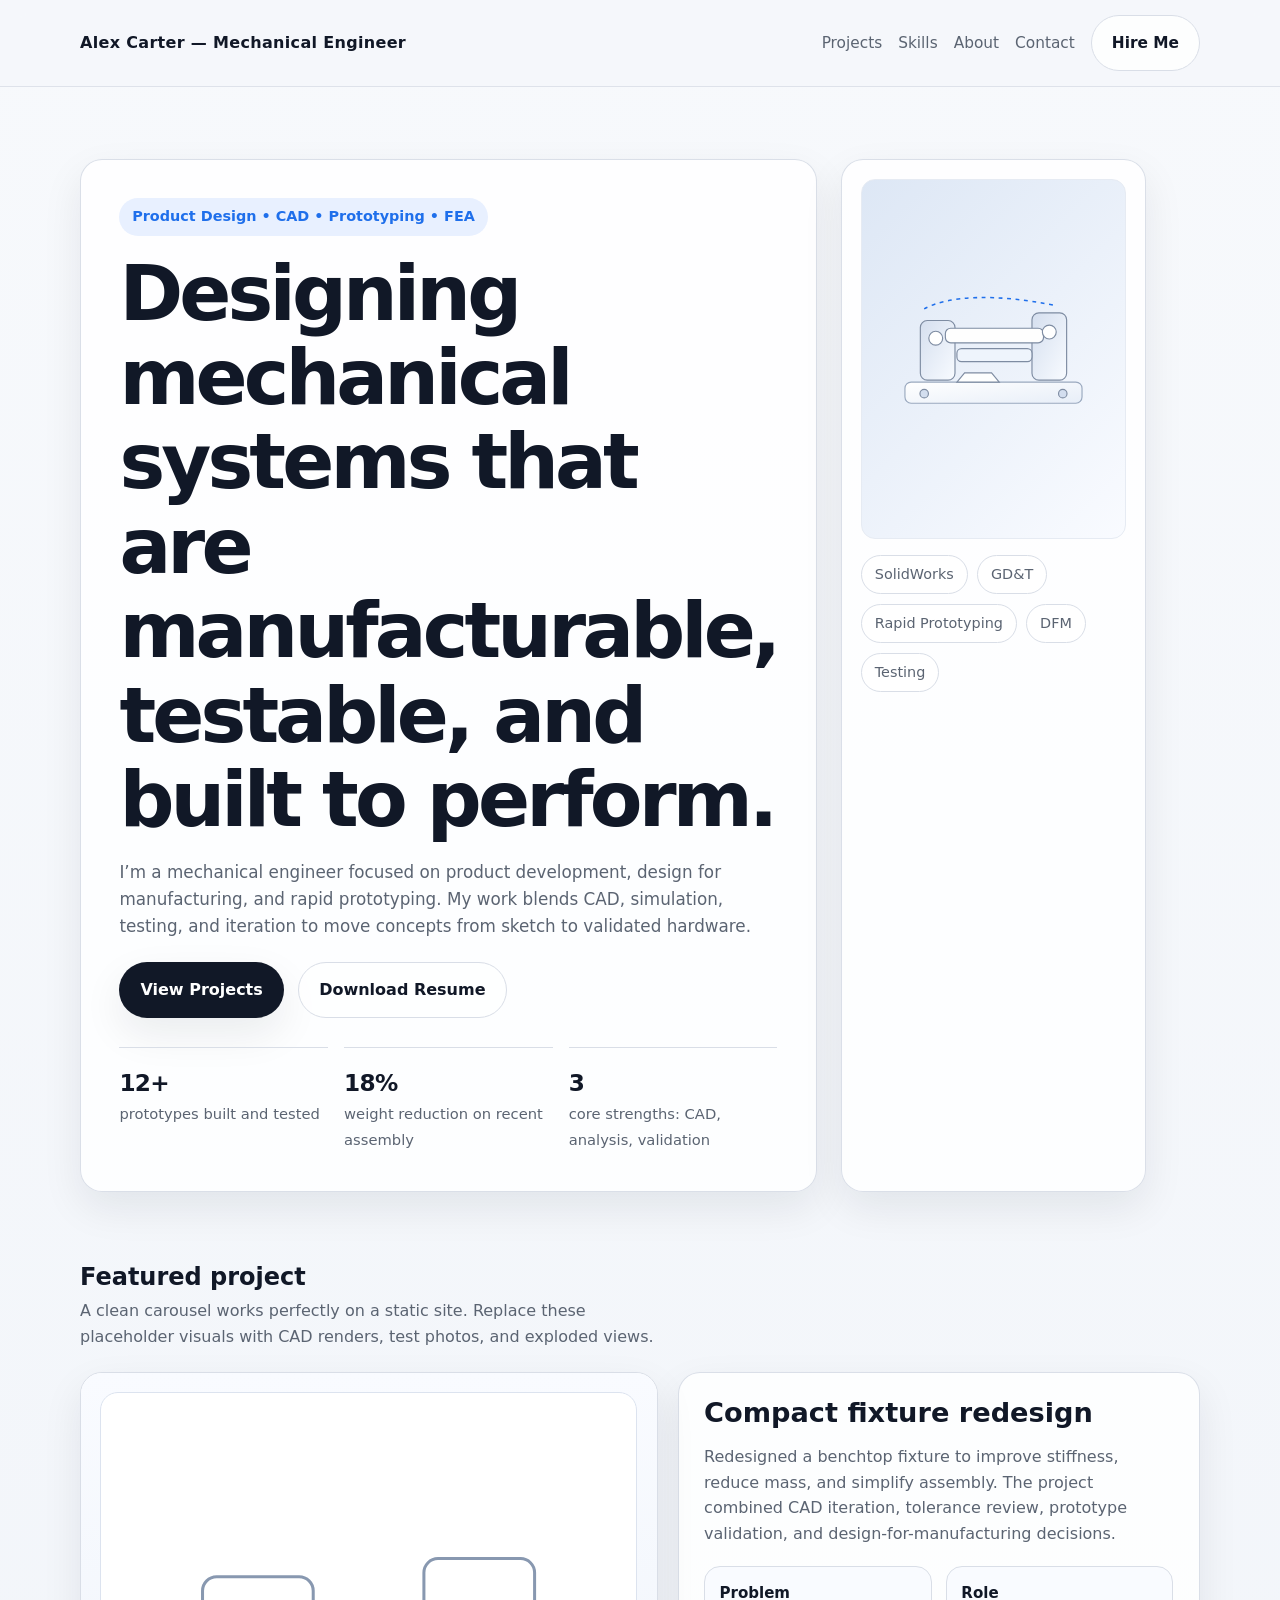
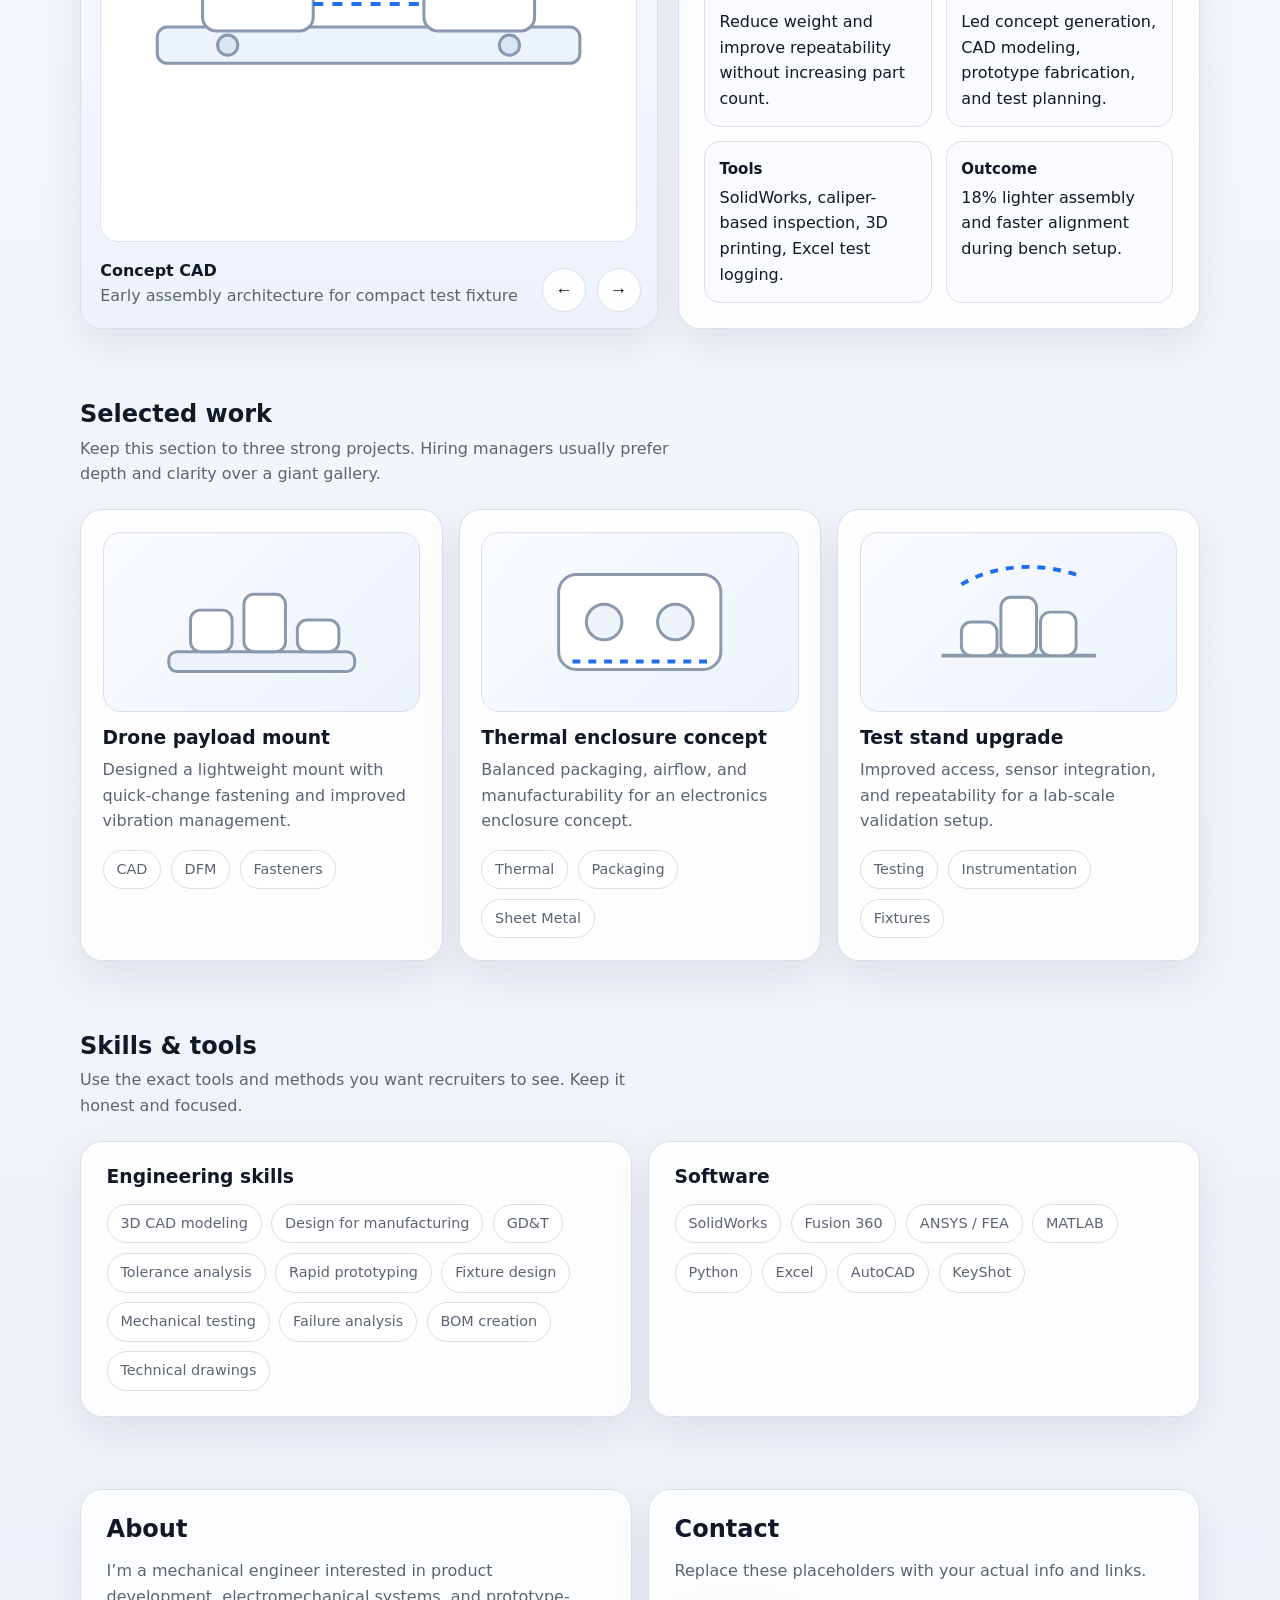
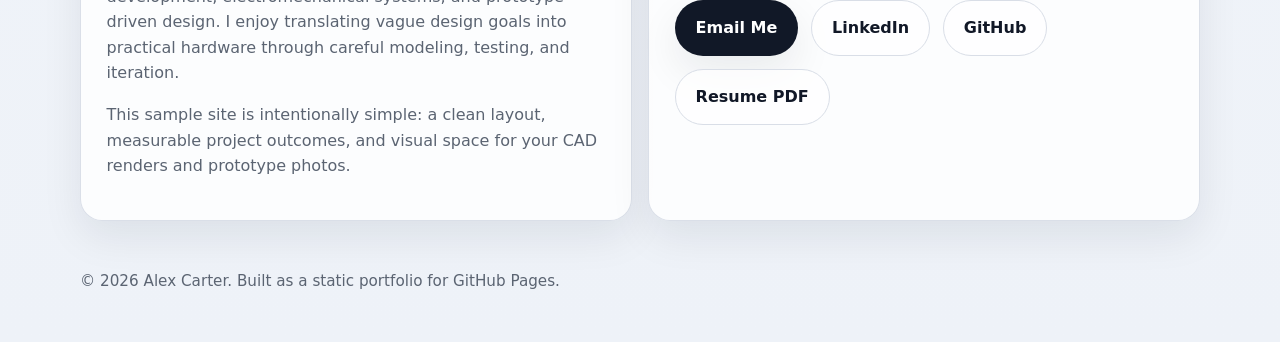
==== index.html @ 168aa452 "Rename index to index.html" ====
<!DOCTYPE html>
<html lang="en">
<head>
  <meta charset="UTF-8" />
  <meta name="viewport" content="width=device-width, initial-scale=1.0" />
  <title>Alex Carter | Mechanical Engineer</title>
  <meta name="description" content="Mechanical engineering portfolio featuring CAD, prototyping, FEA, and product design projects." />
  <style>
    :root {
      --bg: #f5f7fa;
      --surface: #ffffff;
      --text: #111827;
      --muted: #5b6472;
      --line: #d9dee7;
      --accent: #1f6feb;
      --accent-soft: #e8f0ff;
      --shadow: 0 16px 40px rgba(17, 24, 39, 0.08);
      --radius: 22px;
      --max: 1120px;
    }

    * { box-sizing: border-box; }
    html { scroll-behavior: smooth; }
    body {
      margin: 0;
      font-family: Inter, ui-sans-serif, system-ui, -apple-system, BlinkMacSystemFont, "Segoe UI", sans-serif;
      background: linear-gradient(180deg, #f7f9fc 0%, #eef2f8 100%);
      color: var(--text);
      line-height: 1.6;
    }

    img { max-width: 100%; display: block; }
    a { color: inherit; text-decoration: none; }
    .container { width: min(calc(100% - 2rem), var(--max)); margin: 0 auto; }

    .nav {
      position: sticky;
      top: 0;
      z-index: 40;
      backdrop-filter: blur(12px);
      background: rgba(245, 247, 250, 0.82);
      border-bottom: 1px solid rgba(217, 222, 231, 0.8);
    }

    .nav-inner {
      display: flex;
      align-items: center;
      justify-content: space-between;
      padding: 0.95rem 0;
      gap: 1rem;
    }

    .brand {
      font-weight: 700;
      letter-spacing: 0.02em;
    }

    .nav-links {
      display: flex;
      gap: 1rem;
      flex-wrap: wrap;
      align-items: center;
    }

    .nav-links a {
      color: var(--muted);
      font-size: 0.96rem;
    }

    .nav-links a:hover { color: var(--text); }

    .button {
      display: inline-flex;
      align-items: center;
      justify-content: center;
      gap: 0.5rem;
      border-radius: 999px;
      border: 1px solid transparent;
      padding: 0.9rem 1.25rem;
      font-weight: 600;
      transition: 0.2s ease;
      cursor: pointer;
    }

    .button.primary {
      background: var(--text);
      color: white;
      box-shadow: var(--shadow);
    }

    .button.primary:hover { transform: translateY(-1px); }

    .button.secondary {
      border-color: var(--line);
      background: rgba(255, 255, 255, 0.75);
      color: var(--text);
    }

    .button.secondary:hover { background: white; }

    .hero {
      padding: 4.5rem 0 3rem;
    }

    .hero-grid {
      display: grid;
      grid-template-columns: 1.15fr 0.85fr;
      gap: 1.5rem;
      align-items: stretch;
    }

    .hero-copy, .hero-card, .card, .project-card, .about-card, .contact-card {
      background: rgba(255, 255, 255, 0.82);
      border: 1px solid rgba(217, 222, 231, 0.95);
      border-radius: var(--radius);
      box-shadow: var(--shadow);
    }

    .hero-copy {
      padding: 2.4rem;
    }

    .eyebrow {
      display: inline-flex;
      align-items: center;
      gap: 0.5rem;
      background: var(--accent-soft);
      color: var(--accent);
      border-radius: 999px;
      padding: 0.45rem 0.8rem;
      font-size: 0.9rem;
      font-weight: 600;
      margin-bottom: 1rem;
    }

    h1, h2, h3 { line-height: 1.1; margin: 0; }

    h1 {
      font-size: clamp(2.5rem, 6vw, 4.8rem);
      letter-spacing: -0.05em;
      margin-bottom: 1rem;
    }

    .hero-copy p {
      font-size: 1.05rem;
      color: var(--muted);
      max-width: 62ch;
      margin: 0 0 1.4rem;
    }

    .hero-actions {
      display: flex;
      gap: 0.9rem;
      flex-wrap: wrap;
      margin-bottom: 1.8rem;
    }

    .metrics {
      display: grid;
      grid-template-columns: repeat(3, 1fr);
      gap: 1rem;
      margin-top: 1.5rem;
    }

    .metric {
      border-top: 1px solid var(--line);
      padding-top: 1rem;
    }

    .metric strong {
      display: block;
      font-size: 1.45rem;
      letter-spacing: -0.03em;
    }

    .metric span {
      color: var(--muted);
      font-size: 0.92rem;
    }

    .hero-card {
      padding: 1.2rem;
      display: flex;
      flex-direction: column;
      gap: 1rem;
    }

    .render {
      background: linear-gradient(135deg, #dde7f5, #f9fbff);
      border-radius: calc(var(--radius) - 8px);
      padding: 1rem;
      min-height: 360px;
      position: relative;
      overflow: hidden;
      border: 1px solid #e6ebf3;
    }

    .render svg {
      width: 100%;
      height: 100%;
    }

    .tag-list, .skill-list {
      display: flex;
      flex-wrap: wrap;
      gap: 0.6rem;
    }

    .tag, .skill {
      display: inline-flex;
      align-items: center;
      border-radius: 999px;
      padding: 0.45rem 0.8rem;
      background: white;
      border: 1px solid var(--line);
      color: var(--muted);
      font-size: 0.9rem;
    }

    section {
      padding: 1.5rem 0 3rem;
    }

    .section-head {
      display: flex;
      align-items: end;
      justify-content: space-between;
      gap: 1rem;
      margin-bottom: 1.4rem;
    }

    .section-head p {
      margin: 0.5rem 0 0;
      color: var(--muted);
      max-width: 58ch;
    }

    .featured {
      display: grid;
      grid-template-columns: 1.05fr 0.95fr;
      gap: 1.25rem;
      align-items: stretch;
    }

    .carousel {
      position: relative;
      overflow: hidden;
      border-radius: var(--radius);
      background: var(--surface);
      border: 1px solid var(--line);
      box-shadow: var(--shadow);
      min-height: 420px;
    }

    .slides {
      display: flex;
      transition: transform 0.35s ease;
      height: 100%;
    }

    .slide {
      min-width: 100%;
      padding: 1.2rem;
      display: flex;
      flex-direction: column;
      gap: 1rem;
      background: linear-gradient(180deg, #f9fbff 0%, #eef3fa 100%);
    }

    .slide-visual {
      flex: 1;
      min-height: 280px;
      border-radius: 18px;
      border: 1px solid #dce3ef;
      background: white;
      display: grid;
      place-items: center;
      padding: 1rem;
    }

    .slide-caption {
      display: flex;
      justify-content: space-between;
      align-items: center;
      gap: 1rem;
    }

    .muted { color: var(--muted); }

    .carousel-controls {
      position: absolute;
      right: 1rem;
      bottom: 1rem;
      display: flex;
      gap: 0.65rem;
    }

    .icon-btn {
      width: 44px;
      height: 44px;
      border-radius: 999px;
      border: 1px solid var(--line);
      background: rgba(255,255,255,0.95);
      cursor: pointer;
      font-size: 1.1rem;
    }

    .project-card {
      padding: 1.6rem;
    }

    .project-card h3 {
      font-size: 1.7rem;
      margin-bottom: 0.7rem;
    }

    .project-card p { color: var(--muted); }

    .details {
      display: grid;
      grid-template-columns: repeat(2, minmax(0, 1fr));
      gap: 0.9rem;
      margin-top: 1.2rem;
    }

    .detail {
      background: #f9fbff;
      border: 1px solid var(--line);
      border-radius: 16px;
      padding: 0.9rem;
    }

    .detail strong {
      display: block;
      margin-bottom: 0.25rem;
      font-size: 0.94rem;
    }

    .project-grid {
      display: grid;
      grid-template-columns: repeat(3, 1fr);
      gap: 1rem;
    }

    .card {
      padding: 1.35rem;
    }

    .card h3 { margin-bottom: 0.55rem; }
    .card p { margin: 0 0 1rem; color: var(--muted); }

    .mini-visual {
      height: 180px;
      border-radius: 18px;
      border: 1px solid var(--line);
      background: linear-gradient(135deg, #f9fbff, #edf3fb);
      margin-bottom: 1rem;
      display: grid;
      place-items: center;
      overflow: hidden;
    }

    .skill-panel {
      display: grid;
      grid-template-columns: 1fr 1fr;
      gap: 1rem;
    }

    .about-grid {
      display: grid;
      grid-template-columns: 1fr 1fr;
      gap: 1rem;
    }

    .about-card, .contact-card {
      padding: 1.6rem;
    }

    .contact-links {
      display: flex;
      gap: 0.8rem;
      flex-wrap: wrap;
      margin-top: 1rem;
    }

    footer {
      padding: 0 0 3rem;
      color: var(--muted);
      font-size: 0.95rem;
    }

    @media (max-width: 980px) {
      .hero-grid,
      .featured,
      .project-grid,
      .skill-panel,
      .about-grid {
        grid-template-columns: 1fr;
      }

      .metrics,
      .details {
        grid-template-columns: 1fr 1fr;
      }
    }

    @media (max-width: 680px) {
      .hero { padding-top: 3rem; }
      .hero-copy, .hero-card, .project-card, .card, .about-card, .contact-card { padding: 1.2rem; }
      .nav-inner { align-items: start; flex-direction: column; }
      .nav-links { gap: 0.75rem; }
      .metrics,
      .details { grid-template-columns: 1fr; }
      h1 { font-size: clamp(2.2rem, 12vw, 3.4rem); }
      .section-head { align-items: start; flex-direction: column; }
    }
  </style>
</head>
<body>
  <nav class="nav">
    <div class="container nav-inner">
      <div class="brand">Alex Carter — Mechanical Engineer</div>
      <div class="nav-links">
        <a href="#projects">Projects</a>
        <a href="#skills">Skills</a>
        <a href="#about">About</a>
        <a href="#contact">Contact</a>
        <a class="button secondary" href="#contact">Hire Me</a>
      </div>
    </div>
  </nav>

  <header class="hero">
    <div class="container hero-grid">
      <div class="hero-copy">
        <div class="eyebrow">Product Design • CAD • Prototyping • FEA</div>
        <h1>Designing mechanical systems that are manufacturable, testable, and built to perform.</h1>
        <p>
          I’m a mechanical engineer focused on product development, design for manufacturing, and rapid prototyping.
          My work blends CAD, simulation, testing, and iteration to move concepts from sketch to validated hardware.
        </p>
        <div class="hero-actions">
          <a class="button primary" href="#projects">View Projects</a>
          <a class="button secondary" href="#">Download Resume</a>
        </div>
        <div class="metrics">
          <div class="metric">
            <strong>12+</strong>
            <span>prototypes built and tested</span>
          </div>
          <div class="metric">
            <strong>18%</strong>
            <span>weight reduction on recent assembly</span>
          </div>
          <div class="metric">
            <strong>3</strong>
            <span>core strengths: CAD, analysis, validation</span>
          </div>
        </div>
      </div>

      <div class="hero-card">
        <div class="render" aria-label="Featured CAD-style illustration">
          <svg viewBox="0 0 600 420" role="img" aria-hidden="true">
            <defs>
              <linearGradient id="plate" x1="0" y1="0" x2="1" y2="1">
                <stop offset="0%" stop-color="#ffffff" />
                <stop offset="100%" stop-color="#e7eef8" />
              </linearGradient>
              <linearGradient id="arm" x1="0" y1="0" x2="1" y2="1">
                <stop offset="0%" stop-color="#d5dfef" />
                <stop offset="100%" stop-color="#f8fbff" />
              </linearGradient>
            </defs>
            <rect x="70" y="270" width="460" height="55" rx="16" fill="url(#plate)" stroke="#9aa9bf" stroke-width="3"/>
            <rect x="110" y="110" width="90" height="155" rx="18" fill="url(#arm)" stroke="#7e8ca2" stroke-width="3"/>
            <rect x="400" y="90" width="90" height="175" rx="18" fill="url(#arm)" stroke="#7e8ca2" stroke-width="3"/>
            <rect x="175" y="130" width="255" height="38" rx="14" fill="#fefefe" stroke="#7e8ca2" stroke-width="3"/>
            <rect x="205" y="183" width="195" height="34" rx="12" fill="#eef4fc" stroke="#7e8ca2" stroke-width="3"/>
            <circle cx="150" cy="156" r="18" fill="#ffffff" stroke="#7e8ca2" stroke-width="3"/>
            <circle cx="445" cy="140" r="18" fill="#ffffff" stroke="#7e8ca2" stroke-width="3"/>
            <circle cx="120" cy="300" r="11" fill="#d3deef" stroke="#7e8ca2" stroke-width="3"/>
            <circle cx="480" cy="300" r="11" fill="#d3deef" stroke="#7e8ca2" stroke-width="3"/>
            <path d="M120 80 C180 45, 310 40, 455 70" fill="none" stroke="#1f6feb" stroke-width="4" stroke-dasharray="10 12" />
            <path d="M225 246 L295 246 L315 270 L205 270 Z" fill="#fdfefe" stroke="#7e8ca2" stroke-width="3"/>
          </svg>
        </div>
        <div>
          <div class="tag-list">
            <span class="tag">SolidWorks</span>
            <span class="tag">GD&amp;T</span>
            <span class="tag">Rapid Prototyping</span>
            <span class="tag">DFM</span>
            <span class="tag">Testing</span>
          </div>
        </div>
      </div>
    </div>
  </header>

  <main>
    <section id="projects">
      <div class="container">
        <div class="section-head">
          <div>
            <h2>Featured project</h2>
            <p>A clean carousel works perfectly on a static site. Replace these placeholder visuals with CAD renders, test photos, and exploded views.</p>
          </div>
        </div>

        <div class="featured">
          <div class="carousel">
            <div class="slides" id="slides">
              <article class="slide">
                <div class="slide-visual">
                  <svg viewBox="0 0 500 280" width="100%" height="100%" aria-hidden="true">
                    <rect x="40" y="150" width="420" height="36" rx="10" fill="#edf3fb" stroke="#8898b0" stroke-width="3" />
                    <rect x="85" y="100" width="110" height="54" rx="14" fill="#ffffff" stroke="#8898b0" stroke-width="3" />
                    <rect x="305" y="82" width="110" height="72" rx="14" fill="#ffffff" stroke="#8898b0" stroke-width="3" />
                    <path d="M195 127 H305" stroke="#1f6feb" stroke-width="4" stroke-dasharray="10 9" />
                    <circle cx="110" cy="168" r="10" fill="#d9e4f4" stroke="#8898b0" stroke-width="3" />
                    <circle cx="390" cy="168" r="10" fill="#d9e4f4" stroke="#8898b0" stroke-width="3" />
                  </svg>
                </div>
                <div class="slide-caption">
                  <div>
                    <strong>Concept CAD</strong>
                    <div class="muted">Early assembly architecture for compact test fixture</div>
                  </div>
                </div>
              </article>

              <article class="slide">
                <div class="slide-visual">
                  <svg viewBox="0 0 500 280" width="100%" height="100%" aria-hidden="true">
                    <rect x="80" y="50" width="340" height="180" rx="18" fill="#f8fbff" stroke="#8898b0" stroke-width="3" />
                    <path d="M115 190 C170 120, 240 100, 385 88" fill="none" stroke="#1f6feb" stroke-width="5" />
                    <path d="M120 200 C165 150, 250 120, 380 110" fill="none" stroke="#8eb2ef" stroke-width="5" stroke-dasharray="7 8" />
                    <line x1="150" y1="70" x2="150" y2="220" stroke="#d0d8e7" stroke-width="2" />
                    <line x1="250" y1="70" x2="250" y2="220" stroke="#d0d8e7" stroke-width="2" />
                    <line x1="350" y1="70" x2="350" y2="220" stroke="#d0d8e7" stroke-width="2" />
                  </svg>
                </div>
                <div class="slide-caption">
                  <div>
                    <strong>Simulation &amp; load path review</strong>
                    <div class="muted">Communicating stiffness and force distribution decisions</div>
                  </div>
                </div>
              </article>

              <article class="slide">
                <div class="slide-visual">
                  <svg viewBox="0 0 500 280" width="100%" height="100%" aria-hidden="true">
                    <rect x="60" y="155" width="380" height="30" rx="10" fill="#edf3fb" stroke="#8898b0" stroke-width="3" />
                    <rect x="110" y="90" width="60" height="65" rx="12" fill="#ffffff" stroke="#8898b0" stroke-width="3" />
                    <rect x="200" y="70" width="60" height="85" rx="12" fill="#ffffff" stroke="#8898b0" stroke-width="3" />
                    <rect x="290" y="100" width="60" height="55" rx="12" fill="#ffffff" stroke="#8898b0" stroke-width="3" />
                    <circle cx="130" cy="170" r="8" fill="#d9e4f4" stroke="#8898b0" stroke-width="3" />
                    <circle cx="370" cy="170" r="8" fill="#d9e4f4" stroke="#8898b0" stroke-width="3" />
                    <path d="M100 225 H390" stroke="#1f6feb" stroke-width="4" stroke-dasharray="9 10"/>
                  </svg>
                </div>
                <div class="slide-caption">
                  <div>
                    <strong>Prototype iteration</strong>
                    <div class="muted">Printed and tested to improve assembly alignment</div>
                  </div>
                </div>
              </article>
            </div>
            <div class="carousel-controls">
              <button class="icon-btn" id="prev" aria-label="Previous slide">←</button>
              <button class="icon-btn" id="next" aria-label="Next slide">→</button>
            </div>
          </div>

          <div class="project-card">
            <h3>Compact fixture redesign</h3>
            <p>
              Redesigned a benchtop fixture to improve stiffness, reduce mass, and simplify assembly.
              The project combined CAD iteration, tolerance review, prototype validation, and design-for-manufacturing decisions.
            </p>
            <div class="details">
              <div class="detail">
                <strong>Problem</strong>
                Reduce weight and improve repeatability without increasing part count.
              </div>
              <div class="detail">
                <strong>Role</strong>
                Led concept generation, CAD modeling, prototype fabrication, and test planning.
              </div>
              <div class="detail">
                <strong>Tools</strong>
                SolidWorks, caliper-based inspection, 3D printing, Excel test logging.
              </div>
              <div class="detail">
                <strong>Outcome</strong>
                18% lighter assembly and faster alignment during bench setup.
              </div>
            </div>
          </div>
        </div>
      </div>
    </section>

    <section>
      <div class="container">
        <div class="section-head">
          <div>
            <h2>Selected work</h2>
            <p>Keep this section to three strong projects. Hiring managers usually prefer depth and clarity over a giant gallery.</p>
          </div>
        </div>

        <div class="project-grid">
          <article class="card">
            <div class="mini-visual">
              <svg viewBox="0 0 260 180" width="100%" height="100%" aria-hidden="true">
                <rect x="36" y="120" width="188" height="20" rx="8" fill="#eef3fb" stroke="#8b99ad" stroke-width="3"/>
                <rect x="58" y="78" width="42" height="42" rx="10" fill="#fff" stroke="#8b99ad" stroke-width="3"/>
                <rect x="112" y="62" width="42" height="58" rx="10" fill="#fff" stroke="#8b99ad" stroke-width="3"/>
                <rect x="166" y="88" width="42" height="32" rx="10" fill="#fff" stroke="#8b99ad" stroke-width="3"/>
              </svg>
            </div>
            <h3>Drone payload mount</h3>
            <p>Designed a lightweight mount with quick-change fastening and improved vibration management.</p>
            <div class="tag-list">
              <span class="tag">CAD</span>
              <span class="tag">DFM</span>
              <span class="tag">Fasteners</span>
            </div>
          </article>

          <article class="card">
            <div class="mini-visual">
              <svg viewBox="0 0 260 180" width="100%" height="100%" aria-hidden="true">
                <rect x="48" y="42" width="164" height="96" rx="18" fill="#fff" stroke="#8b99ad" stroke-width="3"/>
                <circle cx="94" cy="90" r="18" fill="#eef3fb" stroke="#8b99ad" stroke-width="3"/>
                <circle cx="166" cy="90" r="18" fill="#eef3fb" stroke="#8b99ad" stroke-width="3"/>
                <path d="M62 130 H198" stroke="#1f6feb" stroke-width="4" stroke-dasharray="8 8"/>
              </svg>
            </div>
            <h3>Thermal enclosure concept</h3>
            <p>Balanced packaging, airflow, and manufacturability for an electronics enclosure concept.</p>
            <div class="tag-list">
              <span class="tag">Thermal</span>
              <span class="tag">Packaging</span>
              <span class="tag">Sheet Metal</span>
            </div>
          </article>

          <article class="card">
            <div class="mini-visual">
              <svg viewBox="0 0 260 180" width="100%" height="100%" aria-hidden="true">
                <path d="M52 124 H208" stroke="#8b99ad" stroke-width="4"/>
                <rect x="72" y="90" width="36" height="34" rx="10" fill="#fff" stroke="#8b99ad" stroke-width="3"/>
                <rect x="112" y="65" width="36" height="59" rx="10" fill="#fff" stroke="#8b99ad" stroke-width="3"/>
                <rect x="152" y="80" width="36" height="44" rx="10" fill="#fff" stroke="#8b99ad" stroke-width="3"/>
                <path d="M72 52 C102 34, 144 28, 188 42" fill="none" stroke="#1f6feb" stroke-width="4" stroke-dasharray="8 8"/>
              </svg>
            </div>
            <h3>Test stand upgrade</h3>
            <p>Improved access, sensor integration, and repeatability for a lab-scale validation setup.</p>
            <div class="tag-list">
              <span class="tag">Testing</span>
              <span class="tag">Instrumentation</span>
              <span class="tag">Fixtures</span>
            </div>
          </article>
        </div>
      </div>
    </section>

    <section id="skills">
      <div class="container">
        <div class="section-head">
          <div>
            <h2>Skills &amp; tools</h2>
            <p>Use the exact tools and methods you want recruiters to see. Keep it honest and focused.</p>
          </div>
        </div>

        <div class="skill-panel">
          <div class="about-card">
            <h3>Engineering skills</h3>
            <div class="skill-list" style="margin-top: 1rem;">
              <span class="skill">3D CAD modeling</span>
              <span class="skill">Design for manufacturing</span>
              <span class="skill">GD&amp;T</span>
              <span class="skill">Tolerance analysis</span>
              <span class="skill">Rapid prototyping</span>
              <span class="skill">Fixture design</span>
              <span class="skill">Mechanical testing</span>
              <span class="skill">Failure analysis</span>
              <span class="skill">BOM creation</span>
              <span class="skill">Technical drawings</span>
            </div>
          </div>

          <div class="about-card">
            <h3>Software</h3>
            <div class="skill-list" style="margin-top: 1rem;">
              <span class="skill">SolidWorks</span>
              <span class="skill">Fusion 360</span>
              <span class="skill">ANSYS / FEA</span>
              <span class="skill">MATLAB</span>
              <span class="skill">Python</span>
              <span class="skill">Excel</span>
              <span class="skill">AutoCAD</span>
              <span class="skill">KeyShot</span>
            </div>
          </div>
        </div>
      </div>
    </section>

    <section id="about">
      <div class="container about-grid">
        <article class="about-card">
          <h2>About</h2>
          <p class="muted">
            I’m a mechanical engineer interested in product development, electromechanical systems, and prototype-driven design.
            I enjoy translating vague design goals into practical hardware through careful modeling, testing, and iteration.
          </p>
          <p class="muted">
            This sample site is intentionally simple: a clean layout, measurable project outcomes, and visual space for your CAD renders and prototype photos.
          </p>
        </article>

        <article class="contact-card" id="contact">
          <h2>Contact</h2>
          <p class="muted">Replace these placeholders with your actual info and links.</p>
          <div class="contact-links">
            <a class="button primary" href="mailto:alex.carter@email.com">Email Me</a>
            <a class="button secondary" href="#">LinkedIn</a>
            <a class="button secondary" href="#">GitHub</a>
            <a class="button secondary" href="#">Resume PDF</a>
          </div>
        </article>
      </div>
    </section>
  </main>

  <footer>
    <div class="container">© 2026 Alex Carter. Built as a static portfolio for GitHub Pages.</div>
  </footer>

  <script>
    const slides = document.getElementById('slides');
    const nextBtn = document.getElementById('next');
    const prevBtn = document.getElementById('prev');
    const totalSlides = slides.children.length;
    let index = 0;

    function updateCarousel() {
      slides.style.transform = `translateX(-${index * 100}%)`;
    }

    nextBtn.addEventListener('click', () => {
      index = (index + 1) % totalSlides;
      updateCarousel();
    });

    prevBtn.addEventListener('click', () => {
      index = (index - 1 + totalSlides) % totalSlides;
      updateCarousel();
    });
  </script>
</body>
</html>
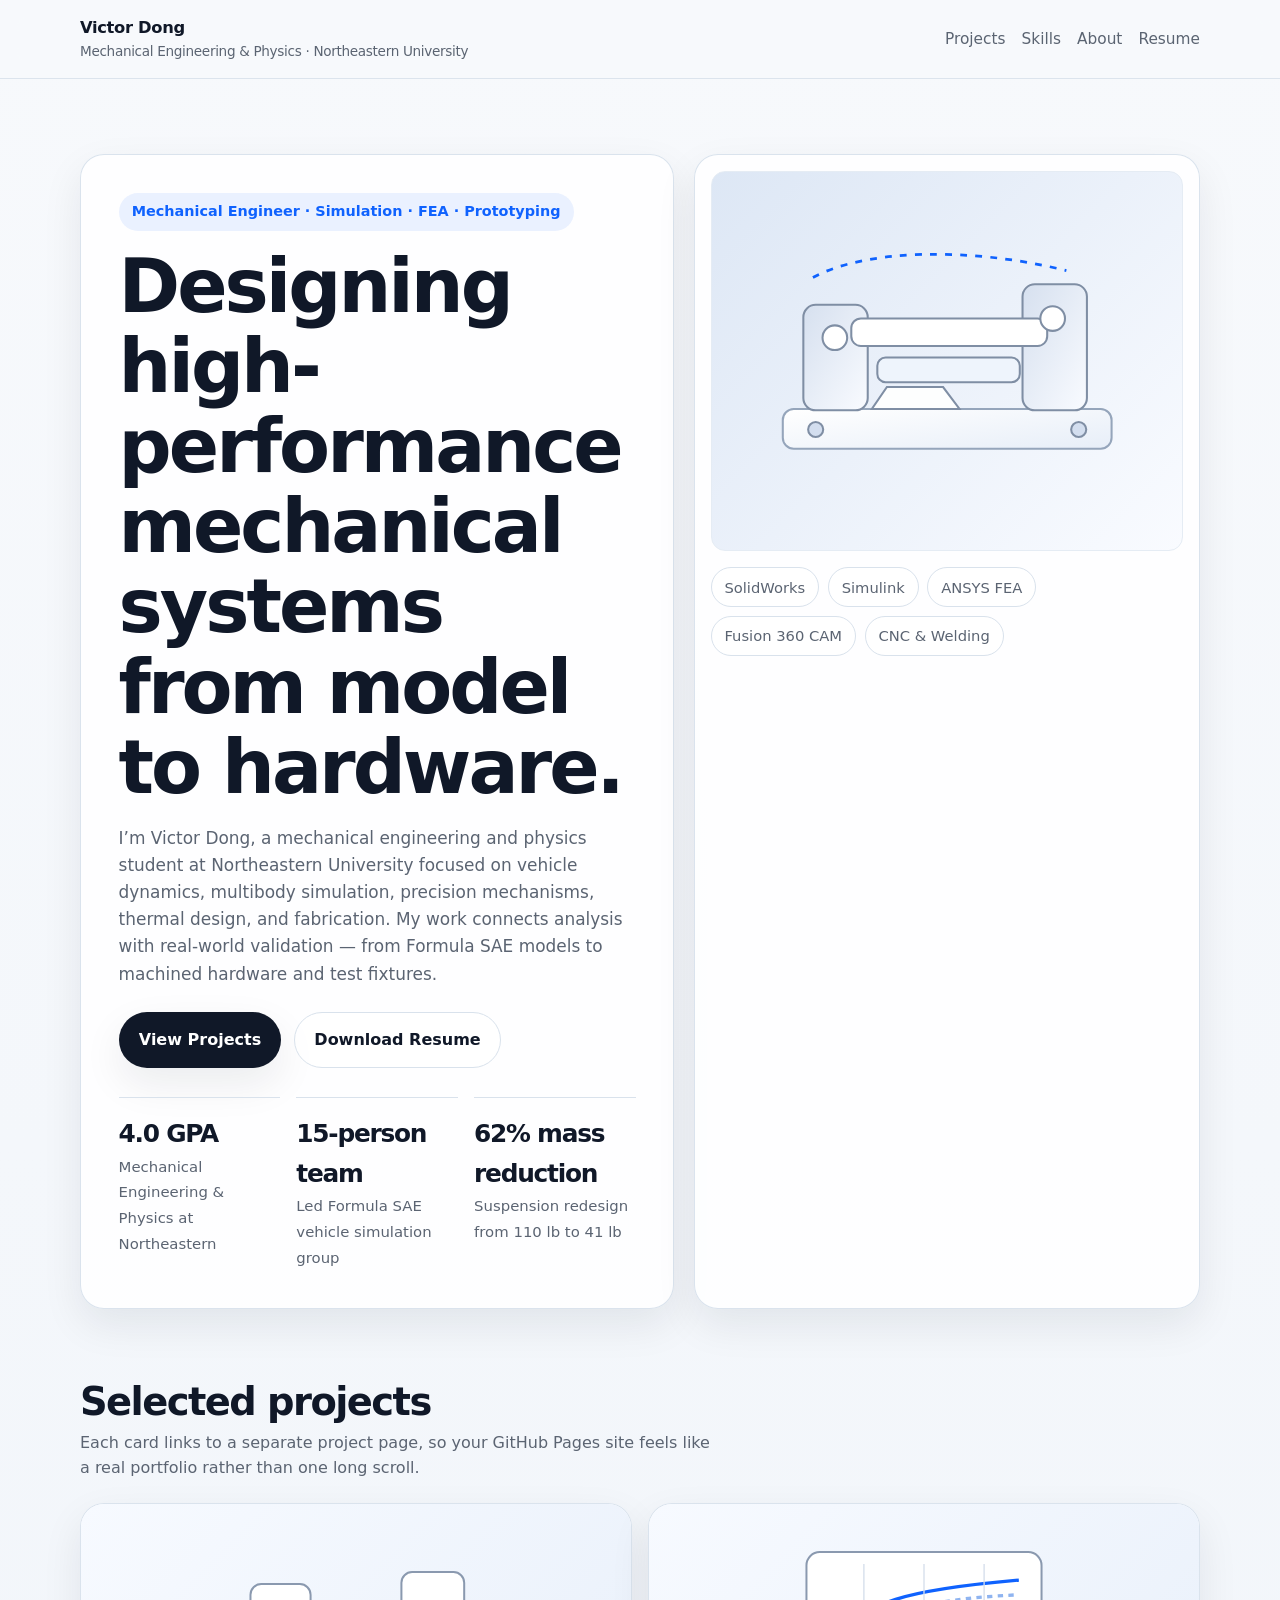
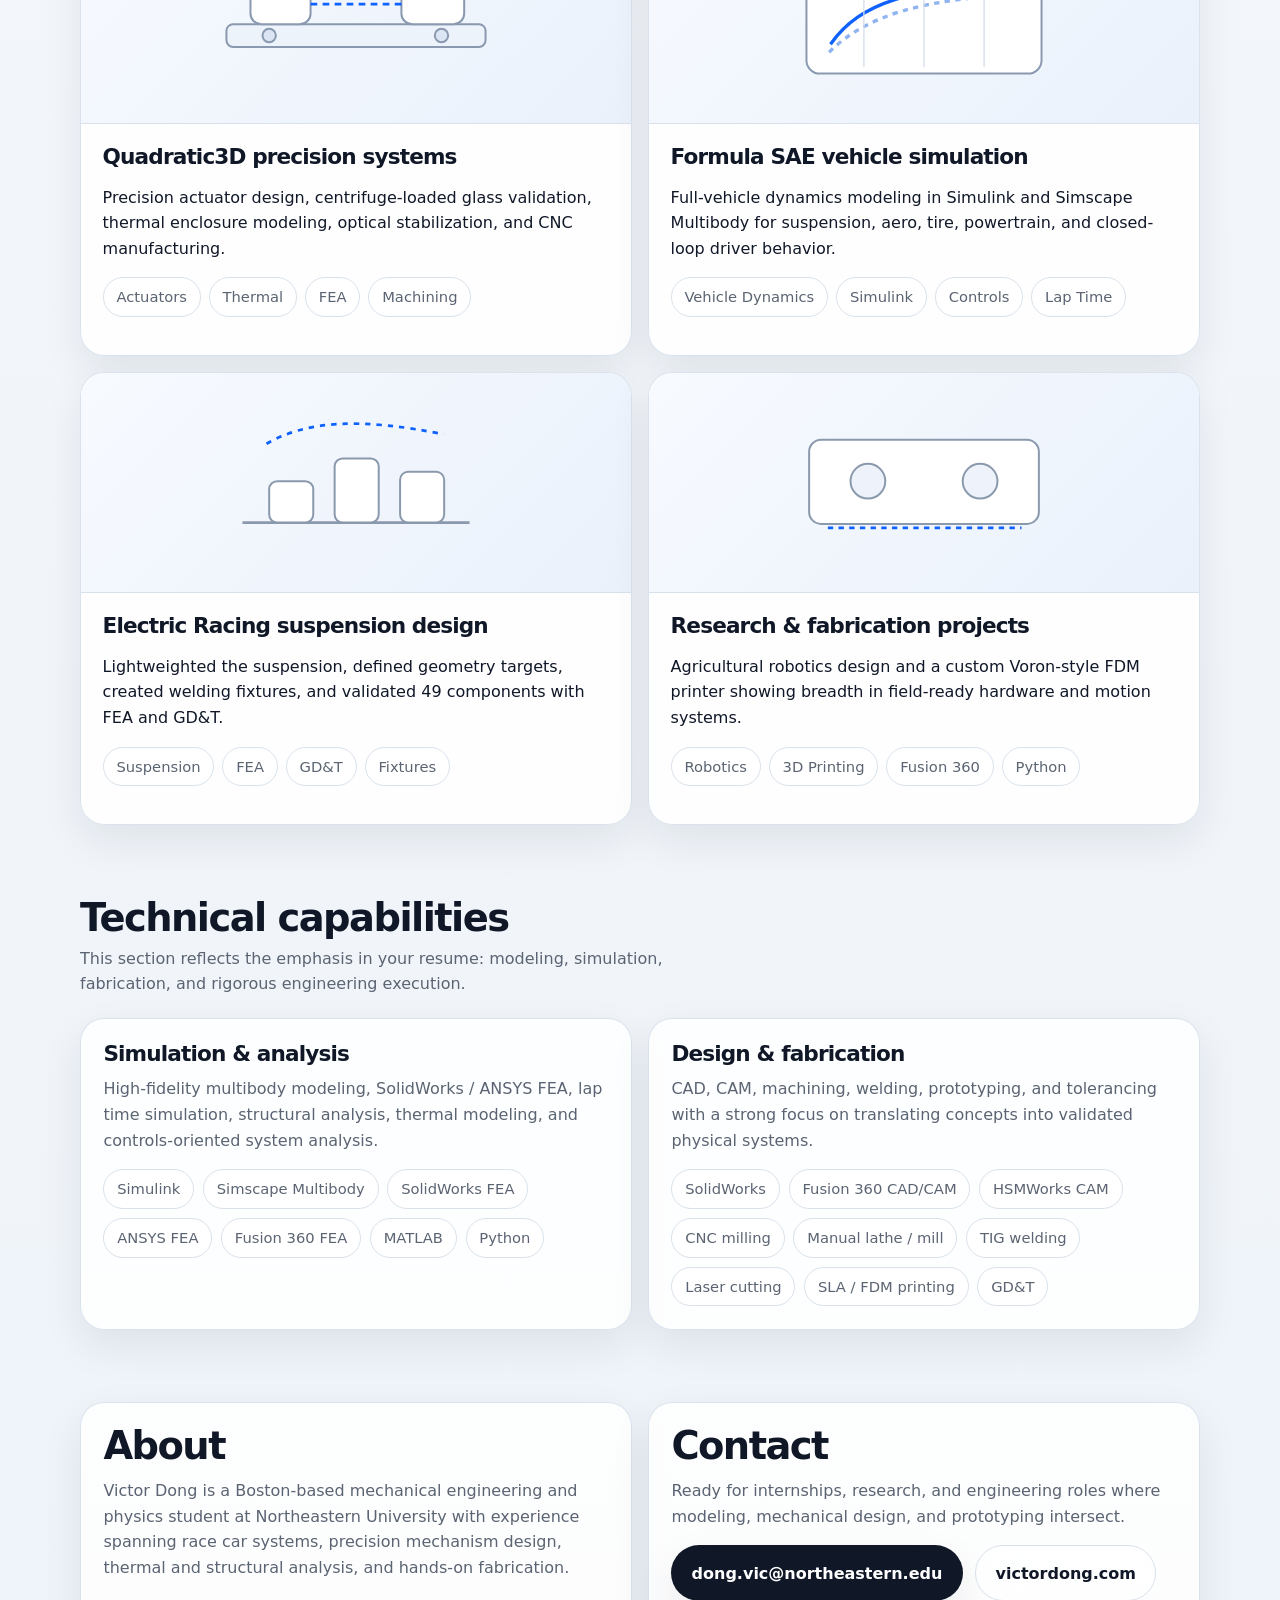
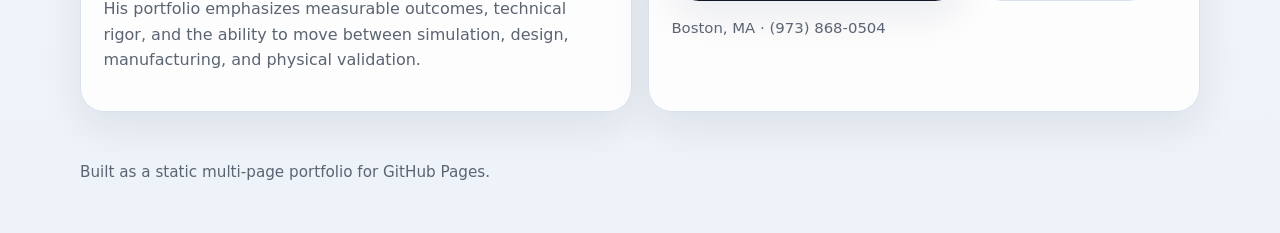
==== commit 5df6c518: "Add files via upload" ====
--- a/index.html
+++ b/index.html
@@ -3,769 +3,269 @@
 <head>
   <meta charset="UTF-8" />
   <meta name="viewport" content="width=device-width, initial-scale=1.0" />
-  <title>Alex Carter | Mechanical Engineer</title>
-  <meta name="description" content="Mechanical engineering portfolio featuring CAD, prototyping, FEA, and product design projects." />
-  <style>
-    :root {
-      --bg: #f5f7fa;
-      --surface: #ffffff;
-      --text: #111827;
-      --muted: #5b6472;
-      --line: #d9dee7;
-      --accent: #1f6feb;
-      --accent-soft: #e8f0ff;
-      --shadow: 0 16px 40px rgba(17, 24, 39, 0.08);
-      --radius: 22px;
-      --max: 1120px;
-    }
-
-    * { box-sizing: border-box; }
-    html { scroll-behavior: smooth; }
-    body {
-      margin: 0;
-      font-family: Inter, ui-sans-serif, system-ui, -apple-system, BlinkMacSystemFont, "Segoe UI", sans-serif;
-      background: linear-gradient(180deg, #f7f9fc 0%, #eef2f8 100%);
-      color: var(--text);
-      line-height: 1.6;
-    }
-
-    img { max-width: 100%; display: block; }
-    a { color: inherit; text-decoration: none; }
-    .container { width: min(calc(100% - 2rem), var(--max)); margin: 0 auto; }
-
-    .nav {
-      position: sticky;
-      top: 0;
-      z-index: 40;
-      backdrop-filter: blur(12px);
-      background: rgba(245, 247, 250, 0.82);
-      border-bottom: 1px solid rgba(217, 222, 231, 0.8);
-    }
-
-    .nav-inner {
-      display: flex;
-      align-items: center;
-      justify-content: space-between;
-      padding: 0.95rem 0;
-      gap: 1rem;
-    }
-
-    .brand {
-      font-weight: 700;
-      letter-spacing: 0.02em;
-    }
-
-    .nav-links {
-      display: flex;
-      gap: 1rem;
-      flex-wrap: wrap;
-      align-items: center;
-    }
-
-    .nav-links a {
-      color: var(--muted);
-      font-size: 0.96rem;
-    }
-
-    .nav-links a:hover { color: var(--text); }
-
-    .button {
-      display: inline-flex;
-      align-items: center;
-      justify-content: center;
-      gap: 0.5rem;
-      border-radius: 999px;
-      border: 1px solid transparent;
-      padding: 0.9rem 1.25rem;
-      font-weight: 600;
-      transition: 0.2s ease;
-      cursor: pointer;
-    }
-
-    .button.primary {
-      background: var(--text);
-      color: white;
-      box-shadow: var(--shadow);
-    }
-
-    .button.primary:hover { transform: translateY(-1px); }
-
-    .button.secondary {
-      border-color: var(--line);
-      background: rgba(255, 255, 255, 0.75);
-      color: var(--text);
-    }
-
-    .button.secondary:hover { background: white; }
-
-    .hero {
-      padding: 4.5rem 0 3rem;
-    }
-
-    .hero-grid {
-      display: grid;
-      grid-template-columns: 1.15fr 0.85fr;
-      gap: 1.5rem;
-      align-items: stretch;
-    }
-
-    .hero-copy, .hero-card, .card, .project-card, .about-card, .contact-card {
-      background: rgba(255, 255, 255, 0.82);
-      border: 1px solid rgba(217, 222, 231, 0.95);
-      border-radius: var(--radius);
-      box-shadow: var(--shadow);
-    }
-
-    .hero-copy {
-      padding: 2.4rem;
-    }
-
-    .eyebrow {
-      display: inline-flex;
-      align-items: center;
-      gap: 0.5rem;
-      background: var(--accent-soft);
-      color: var(--accent);
-      border-radius: 999px;
-      padding: 0.45rem 0.8rem;
-      font-size: 0.9rem;
-      font-weight: 600;
-      margin-bottom: 1rem;
-    }
-
-    h1, h2, h3 { line-height: 1.1; margin: 0; }
-
-    h1 {
-      font-size: clamp(2.5rem, 6vw, 4.8rem);
-      letter-spacing: -0.05em;
-      margin-bottom: 1rem;
-    }
-
-    .hero-copy p {
-      font-size: 1.05rem;
-      color: var(--muted);
-      max-width: 62ch;
-      margin: 0 0 1.4rem;
-    }
-
-    .hero-actions {
-      display: flex;
-      gap: 0.9rem;
-      flex-wrap: wrap;
-      margin-bottom: 1.8rem;
-    }
-
-    .metrics {
-      display: grid;
-      grid-template-columns: repeat(3, 1fr);
-      gap: 1rem;
-      margin-top: 1.5rem;
-    }
-
-    .metric {
-      border-top: 1px solid var(--line);
-      padding-top: 1rem;
-    }
-
-    .metric strong {
-      display: block;
-      font-size: 1.45rem;
-      letter-spacing: -0.03em;
-    }
-
-    .metric span {
-      color: var(--muted);
-      font-size: 0.92rem;
-    }
-
-    .hero-card {
-      padding: 1.2rem;
-      display: flex;
-      flex-direction: column;
-      gap: 1rem;
-    }
-
-    .render {
-      background: linear-gradient(135deg, #dde7f5, #f9fbff);
-      border-radius: calc(var(--radius) - 8px);
-      padding: 1rem;
-      min-height: 360px;
-      position: relative;
-      overflow: hidden;
-      border: 1px solid #e6ebf3;
-    }
-
-    .render svg {
-      width: 100%;
-      height: 100%;
-    }
-
-    .tag-list, .skill-list {
-      display: flex;
-      flex-wrap: wrap;
-      gap: 0.6rem;
-    }
-
-    .tag, .skill {
-      display: inline-flex;
-      align-items: center;
-      border-radius: 999px;
-      padding: 0.45rem 0.8rem;
-      background: white;
-      border: 1px solid var(--line);
-      color: var(--muted);
-      font-size: 0.9rem;
-    }
-
-    section {
-      padding: 1.5rem 0 3rem;
-    }
-
-    .section-head {
-      display: flex;
-      align-items: end;
-      justify-content: space-between;
-      gap: 1rem;
-      margin-bottom: 1.4rem;
-    }
-
-    .section-head p {
-      margin: 0.5rem 0 0;
-      color: var(--muted);
-      max-width: 58ch;
-    }
-
-    .featured {
-      display: grid;
-      grid-template-columns: 1.05fr 0.95fr;
-      gap: 1.25rem;
-      align-items: stretch;
-    }
-
-    .carousel {
-      position: relative;
-      overflow: hidden;
-      border-radius: var(--radius);
-      background: var(--surface);
-      border: 1px solid var(--line);
-      box-shadow: var(--shadow);
-      min-height: 420px;
-    }
-
-    .slides {
-      display: flex;
-      transition: transform 0.35s ease;
-      height: 100%;
-    }
-
-    .slide {
-      min-width: 100%;
-      padding: 1.2rem;
-      display: flex;
-      flex-direction: column;
-      gap: 1rem;
-      background: linear-gradient(180deg, #f9fbff 0%, #eef3fa 100%);
-    }
-
-    .slide-visual {
-      flex: 1;
-      min-height: 280px;
-      border-radius: 18px;
-      border: 1px solid #dce3ef;
-      background: white;
-      display: grid;
-      place-items: center;
-      padding: 1rem;
-    }
-
-    .slide-caption {
-      display: flex;
-      justify-content: space-between;
-      align-items: center;
-      gap: 1rem;
-    }
-
-    .muted { color: var(--muted); }
-
-    .carousel-controls {
-      position: absolute;
-      right: 1rem;
-      bottom: 1rem;
-      display: flex;
-      gap: 0.65rem;
-    }
-
-    .icon-btn {
-      width: 44px;
-      height: 44px;
-      border-radius: 999px;
-      border: 1px solid var(--line);
-      background: rgba(255,255,255,0.95);
-      cursor: pointer;
-      font-size: 1.1rem;
-    }
-
-    .project-card {
-      padding: 1.6rem;
-    }
-
-    .project-card h3 {
-      font-size: 1.7rem;
-      margin-bottom: 0.7rem;
-    }
-
-    .project-card p { color: var(--muted); }
-
-    .details {
-      display: grid;
-      grid-template-columns: repeat(2, minmax(0, 1fr));
-      gap: 0.9rem;
-      margin-top: 1.2rem;
-    }
-
-    .detail {
-      background: #f9fbff;
-      border: 1px solid var(--line);
-      border-radius: 16px;
-      padding: 0.9rem;
-    }
-
-    .detail strong {
-      display: block;
-      margin-bottom: 0.25rem;
-      font-size: 0.94rem;
-    }
-
-    .project-grid {
-      display: grid;
-      grid-template-columns: repeat(3, 1fr);
-      gap: 1rem;
-    }
-
-    .card {
-      padding: 1.35rem;
-    }
-
-    .card h3 { margin-bottom: 0.55rem; }
-    .card p { margin: 0 0 1rem; color: var(--muted); }
-
-    .mini-visual {
-      height: 180px;
-      border-radius: 18px;
-      border: 1px solid var(--line);
-      background: linear-gradient(135deg, #f9fbff, #edf3fb);
-      margin-bottom: 1rem;
-      display: grid;
-      place-items: center;
-      overflow: hidden;
-    }
-
-    .skill-panel {
-      display: grid;
-      grid-template-columns: 1fr 1fr;
-      gap: 1rem;
-    }
-
-    .about-grid {
-      display: grid;
-      grid-template-columns: 1fr 1fr;
-      gap: 1rem;
-    }
-
-    .about-card, .contact-card {
-      padding: 1.6rem;
-    }
-
-    .contact-links {
-      display: flex;
-      gap: 0.8rem;
-      flex-wrap: wrap;
-      margin-top: 1rem;
-    }
-
-    footer {
-      padding: 0 0 3rem;
-      color: var(--muted);
-      font-size: 0.95rem;
-    }
-
-    @media (max-width: 980px) {
-      .hero-grid,
-      .featured,
-      .project-grid,
-      .skill-panel,
-      .about-grid {
-        grid-template-columns: 1fr;
-      }
-
-      .metrics,
-      .details {
-        grid-template-columns: 1fr 1fr;
-      }
-    }
-
-    @media (max-width: 680px) {
-      .hero { padding-top: 3rem; }
-      .hero-copy, .hero-card, .project-card, .card, .about-card, .contact-card { padding: 1.2rem; }
-      .nav-inner { align-items: start; flex-direction: column; }
-      .nav-links { gap: 0.75rem; }
-      .metrics,
-      .details { grid-template-columns: 1fr; }
-      h1 { font-size: clamp(2.2rem, 12vw, 3.4rem); }
-      .section-head { align-items: start; flex-direction: column; }
-    }
-  </style>
+  <title>Victor Dong | Mechanical Engineering Portfolio</title>
+  <meta name="description" content="Mechanical engineering portfolio of Victor Dong." />
+  <link rel="stylesheet" href="styles.css" />
 </head>
 <body>
   <nav class="nav">
     <div class="container nav-inner">
-      <div class="brand">Alex Carter — Mechanical Engineer</div>
+      <a href="index.html" class="brand">Victor Dong<small>Mechanical Engineering & Physics · Northeastern University</small></a>
       <div class="nav-links">
-        <a href="#projects">Projects</a>
-        <a href="#skills">Skills</a>
-        <a href="#about">About</a>
-        <a href="#contact">Contact</a>
-        <a class="button secondary" href="#contact">Hire Me</a>
+        <a href="index.html#projects">Projects</a>
+        <a href="index.html#skills">Skills</a>
+        <a href="index.html#about">About</a>
+        <a href="assets/Victor_Dong_Resume.pdf" target="_blank" rel="noopener">Resume</a>
       </div>
     </div>
   </nav>
-
-  <header class="hero">
-    <div class="container hero-grid">
-      <div class="hero-copy">
-        <div class="eyebrow">Product Design • CAD • Prototyping • FEA</div>
-        <h1>Designing mechanical systems that are manufacturable, testable, and built to perform.</h1>
+  
+<header class="hero">
+  <div class="container hero-grid">
+    <div class="panel hero-copy">
+      <div class="eyebrow">Mechanical Engineer · Simulation · FEA · Prototyping</div>
+      <h1>Designing high-performance mechanical systems from model to hardware.</h1>
+      <p class="lead">
+        I’m Victor Dong, a mechanical engineering and physics student at Northeastern University focused on
+        vehicle dynamics, multibody simulation, precision mechanisms, thermal design, and fabrication.
+        My work connects analysis with real-world validation — from Formula SAE models to machined hardware and test fixtures.
+      </p>
+      <div class="hero-actions">
+        <a class="button primary" href="#projects">View Projects</a>
+        <a class="button secondary" href="assets/Victor_Dong_Resume.pdf" target="_blank" rel="noopener">Download Resume</a>
+      </div>
+      <div class="metrics">
+        <div class="metric">
+          <strong>4.0 GPA</strong>
+          <span>Mechanical Engineering & Physics at Northeastern</span>
+        </div>
+        <div class="metric">
+          <strong>15-person team</strong>
+          <span>Led Formula SAE vehicle simulation group</span>
+        </div>
+        <div class="metric">
+          <strong>62% mass reduction</strong>
+          <span>Suspension redesign from 110 lb to 41 lb</span>
+        </div>
+      </div>
+    </div>
+
+    <div class="panel visual-card">
+      <div class="render">
+        <svg viewBox="0 0 640 420" role="img" aria-label="Mechanical assembly illustration">
+          <defs>
+            <linearGradient id="g1" x1="0" y1="0" x2="1" y2="1">
+              <stop offset="0%" stop-color="#ffffff"/>
+              <stop offset="100%" stop-color="#e7eef8"/>
+            </linearGradient>
+            <linearGradient id="g2" x1="0" y1="0" x2="1" y2="1">
+              <stop offset="0%" stop-color="#d6e0ef"/>
+              <stop offset="100%" stop-color="#f9fbff"/>
+            </linearGradient>
+          </defs>
+          <rect x="80" y="280" width="480" height="58" rx="16" fill="url(#g1)" stroke="#95a5bb" stroke-width="3"/>
+          <rect x="110" y="128" width="94" height="154" rx="18" fill="url(#g2)" stroke="#7f8ea4" stroke-width="3"/>
+          <rect x="430" y="98" width="94" height="184" rx="18" fill="url(#g2)" stroke="#7f8ea4" stroke-width="3"/>
+          <rect x="180" y="148" width="286" height="40" rx="14" fill="#ffffff" stroke="#7f8ea4" stroke-width="3"/>
+          <rect x="218" y="205" width="208" height="36" rx="12" fill="#eef4fc" stroke="#7f8ea4" stroke-width="3"/>
+          <circle cx="156" cy="176" r="18" fill="#ffffff" stroke="#7f8ea4" stroke-width="3"/>
+          <circle cx="474" cy="148" r="18" fill="#ffffff" stroke="#7f8ea4" stroke-width="3"/>
+          <circle cx="128" cy="310" r="11" fill="#d3deef" stroke="#7f8ea4" stroke-width="3"/>
+          <circle cx="512" cy="310" r="11" fill="#d3deef" stroke="#7f8ea4" stroke-width="3"/>
+          <path d="M124 88 C198 48, 348 42, 494 78" fill="none" stroke="#0f62fe" stroke-width="4" stroke-dasharray="10 12"/>
+          <path d="M232 248 L314 248 L338 280 L210 280 Z" fill="#fdfefe" stroke="#7f8ea4" stroke-width="3"/>
+        </svg>
+      </div>
+      <div class="chips">
+        <span class="chip">SolidWorks</span>
+        <span class="chip">Simulink</span>
+        <span class="chip">ANSYS FEA</span>
+        <span class="chip">Fusion 360 CAM</span>
+        <span class="chip">CNC & Welding</span>
+      </div>
+    </div>
+  </div>
+</header>
+
+<main>
+  <section id="projects">
+    <div class="container">
+      <div class="section-head">
+        <div>
+          <h2>Selected projects</h2>
+          <p>Each card links to a separate project page, so your GitHub Pages site feels like a real portfolio rather than one long scroll.</p>
+        </div>
+      </div>
+      <div class="grid-2">
+        <a class="project-card" href="projects/quadratic3d.html">
+          <div class="project-top">
+            <div class="mini-svg" style="height:100%">
+              <svg viewBox="0 0 500 280" aria-hidden="true">
+                <rect x="56" y="156" width="388" height="34" rx="10" fill="#edf3fb" stroke="#8a99af" stroke-width="3"/>
+                <rect x="92" y="96" width="90" height="60" rx="16" fill="#fff" stroke="#8a99af" stroke-width="3"/>
+                <rect x="318" y="78" width="94" height="78" rx="16" fill="#fff" stroke="#8a99af" stroke-width="3"/>
+                <path d="M182 126 H318" stroke="#0f62fe" stroke-width="4" stroke-dasharray="10 8"/>
+                <circle cx="120" cy="173" r="10" fill="#dbe5f3" stroke="#8a99af" stroke-width="3"/>
+                <circle cx="378" cy="173" r="10" fill="#dbe5f3" stroke="#8a99af" stroke-width="3"/>
+              </svg>
+            </div>
+          </div>
+          <div class="project-body">
+            <h3>Quadratic3D precision systems</h3>
+            <p>Precision actuator design, centrifuge-loaded glass validation, thermal enclosure modeling, optical stabilization, and CNC manufacturing.</p>
+            <div class="project-meta">
+              <span class="tag">Actuators</span>
+              <span class="tag">Thermal</span>
+              <span class="tag">FEA</span>
+              <span class="tag">Machining</span>
+            </div>
+          </div>
+        </a>
+
+        <a class="project-card" href="projects/vehicle-simulation.html">
+          <div class="project-top">
+            <div class="mini-svg" style="height:100%">
+              <svg viewBox="0 0 500 280" aria-hidden="true">
+                <rect x="74" y="48" width="352" height="182" rx="20" fill="#fff" stroke="#8a99af" stroke-width="3"/>
+                <path d="M110 186 C156 121, 230 104, 392 90" fill="none" stroke="#0f62fe" stroke-width="5"/>
+                <path d="M108 198 C164 142, 250 118, 392 112" fill="none" stroke="#8fb4f0" stroke-width="5" stroke-dasharray="8 8"/>
+                <line x1="160" y1="66" x2="160" y2="220" stroke="#d5deeb" stroke-width="2"/>
+                <line x1="250" y1="66" x2="250" y2="220" stroke="#d5deeb" stroke-width="2"/>
+                <line x1="340" y1="66" x2="340" y2="220" stroke="#d5deeb" stroke-width="2"/>
+              </svg>
+            </div>
+          </div>
+          <div class="project-body">
+            <h3>Formula SAE vehicle simulation</h3>
+            <p>Full-vehicle dynamics modeling in Simulink and Simscape Multibody for suspension, aero, tire, powertrain, and closed-loop driver behavior.</p>
+            <div class="project-meta">
+              <span class="tag">Vehicle Dynamics</span>
+              <span class="tag">Simulink</span>
+              <span class="tag">Controls</span>
+              <span class="tag">Lap Time</span>
+            </div>
+          </div>
+        </a>
+
+        <a class="project-card" href="projects/suspension-design.html">
+          <div class="project-top">
+            <div class="mini-svg" style="height:100%">
+              <svg viewBox="0 0 500 280" aria-hidden="true">
+                <path d="M80 200 H420" stroke="#8b99ad" stroke-width="4"/>
+                <rect x="120" y="138" width="66" height="62" rx="12" fill="#fff" stroke="#8b99ad" stroke-width="3"/>
+                <rect x="218" y="104" width="66" height="96" rx="12" fill="#fff" stroke="#8b99ad" stroke-width="3"/>
+                <rect x="316" y="124" width="66" height="76" rx="12" fill="#fff" stroke="#8b99ad" stroke-width="3"/>
+                <path d="M116 82 C175 48, 254 42, 382 68" fill="none" stroke="#0f62fe" stroke-width="4" stroke-dasharray="8 9"/>
+              </svg>
+            </div>
+          </div>
+          <div class="project-body">
+            <h3>Electric Racing suspension design</h3>
+            <p>Lightweighted the suspension, defined geometry targets, created welding fixtures, and validated 49 components with FEA and GD&T.</p>
+            <div class="project-meta">
+              <span class="tag">Suspension</span>
+              <span class="tag">FEA</span>
+              <span class="tag">GD&T</span>
+              <span class="tag">Fixtures</span>
+            </div>
+          </div>
+        </a>
+
+        <a class="project-card" href="projects/research-fabrication.html">
+          <div class="project-top">
+            <div class="mini-svg" style="height:100%">
+              <svg viewBox="0 0 500 280" aria-hidden="true">
+                <rect x="78" y="76" width="344" height="126" rx="18" fill="#fff" stroke="#8b99ad" stroke-width="3"/>
+                <circle cx="166" cy="138" r="26" fill="#eef3fb" stroke="#8b99ad" stroke-width="3"/>
+                <circle cx="334" cy="138" r="26" fill="#eef3fb" stroke="#8b99ad" stroke-width="3"/>
+                <path d="M106 208 H396" stroke="#0f62fe" stroke-width="4" stroke-dasharray="8 8"/>
+              </svg>
+            </div>
+          </div>
+          <div class="project-body">
+            <h3>Research & fabrication projects</h3>
+            <p>Agricultural robotics design and a custom Voron-style FDM printer showing breadth in field-ready hardware and motion systems.</p>
+            <div class="project-meta">
+              <span class="tag">Robotics</span>
+              <span class="tag">3D Printing</span>
+              <span class="tag">Fusion 360</span>
+              <span class="tag">Python</span>
+            </div>
+          </div>
+        </a>
+      </div>
+    </div>
+  </section>
+
+  <section id="skills">
+    <div class="container">
+      <div class="section-head">
+        <div>
+          <h2>Technical capabilities</h2>
+          <p>This section reflects the emphasis in your resume: modeling, simulation, fabrication, and rigorous engineering execution.</p>
+        </div>
+      </div>
+      <div class="grid-2">
+        <div class="panel card">
+          <h3>Simulation & analysis</h3>
+          <p>High-fidelity multibody modeling, SolidWorks / ANSYS FEA, lap time simulation, structural analysis, thermal modeling, and controls-oriented system analysis.</p>
+          <div class="skill-list">
+            <span class="skill">Simulink</span>
+            <span class="skill">Simscape Multibody</span>
+            <span class="skill">SolidWorks FEA</span>
+            <span class="skill">ANSYS FEA</span>
+            <span class="skill">Fusion 360 FEA</span>
+            <span class="skill">MATLAB</span>
+            <span class="skill">Python</span>
+          </div>
+        </div>
+        <div class="panel card">
+          <h3>Design & fabrication</h3>
+          <p>CAD, CAM, machining, welding, prototyping, and tolerancing with a strong focus on translating concepts into validated physical systems.</p>
+          <div class="skill-list">
+            <span class="skill">SolidWorks</span>
+            <span class="skill">Fusion 360 CAD/CAM</span>
+            <span class="skill">HSMWorks CAM</span>
+            <span class="skill">CNC milling</span>
+            <span class="skill">Manual lathe / mill</span>
+            <span class="skill">TIG welding</span>
+            <span class="skill">Laser cutting</span>
+            <span class="skill">SLA / FDM printing</span>
+            <span class="skill">GD&T</span>
+          </div>
+        </div>
+      </div>
+    </div>
+  </section>
+
+  <section id="about">
+    <div class="container grid-2">
+      <div class="panel card about">
+        <h2>About</h2>
         <p>
-          I’m a mechanical engineer focused on product development, design for manufacturing, and rapid prototyping.
-          My work blends CAD, simulation, testing, and iteration to move concepts from sketch to validated hardware.
+          Victor Dong is a Boston-based mechanical engineering and physics student at Northeastern University with experience spanning
+          race car systems, precision mechanism design, thermal and structural analysis, and hands-on fabrication.
         </p>
-        <div class="hero-actions">
-          <a class="button primary" href="#projects">View Projects</a>
-          <a class="button secondary" href="#">Download Resume</a>
-        </div>
-        <div class="metrics">
-          <div class="metric">
-            <strong>12+</strong>
-            <span>prototypes built and tested</span>
-          </div>
-          <div class="metric">
-            <strong>18%</strong>
-            <span>weight reduction on recent assembly</span>
-          </div>
-          <div class="metric">
-            <strong>3</strong>
-            <span>core strengths: CAD, analysis, validation</span>
-          </div>
-        </div>
-      </div>
-
-      <div class="hero-card">
-        <div class="render" aria-label="Featured CAD-style illustration">
-          <svg viewBox="0 0 600 420" role="img" aria-hidden="true">
-            <defs>
-              <linearGradient id="plate" x1="0" y1="0" x2="1" y2="1">
-                <stop offset="0%" stop-color="#ffffff" />
-                <stop offset="100%" stop-color="#e7eef8" />
-              </linearGradient>
-              <linearGradient id="arm" x1="0" y1="0" x2="1" y2="1">
-                <stop offset="0%" stop-color="#d5dfef" />
-                <stop offset="100%" stop-color="#f8fbff" />
-              </linearGradient>
-            </defs>
-            <rect x="70" y="270" width="460" height="55" rx="16" fill="url(#plate)" stroke="#9aa9bf" stroke-width="3"/>
-            <rect x="110" y="110" width="90" height="155" rx="18" fill="url(#arm)" stroke="#7e8ca2" stroke-width="3"/>
-            <rect x="400" y="90" width="90" height="175" rx="18" fill="url(#arm)" stroke="#7e8ca2" stroke-width="3"/>
-            <rect x="175" y="130" width="255" height="38" rx="14" fill="#fefefe" stroke="#7e8ca2" stroke-width="3"/>
-            <rect x="205" y="183" width="195" height="34" rx="12" fill="#eef4fc" stroke="#7e8ca2" stroke-width="3"/>
-            <circle cx="150" cy="156" r="18" fill="#ffffff" stroke="#7e8ca2" stroke-width="3"/>
-            <circle cx="445" cy="140" r="18" fill="#ffffff" stroke="#7e8ca2" stroke-width="3"/>
-            <circle cx="120" cy="300" r="11" fill="#d3deef" stroke="#7e8ca2" stroke-width="3"/>
-            <circle cx="480" cy="300" r="11" fill="#d3deef" stroke="#7e8ca2" stroke-width="3"/>
-            <path d="M120 80 C180 45, 310 40, 455 70" fill="none" stroke="#1f6feb" stroke-width="4" stroke-dasharray="10 12" />
-            <path d="M225 246 L295 246 L315 270 L205 270 Z" fill="#fdfefe" stroke="#7e8ca2" stroke-width="3"/>
-          </svg>
-        </div>
-        <div>
-          <div class="tag-list">
-            <span class="tag">SolidWorks</span>
-            <span class="tag">GD&amp;T</span>
-            <span class="tag">Rapid Prototyping</span>
-            <span class="tag">DFM</span>
-            <span class="tag">Testing</span>
-          </div>
-        </div>
-      </div>
-    </div>
-  </header>
-
-  <main>
-    <section id="projects">
-      <div class="container">
-        <div class="section-head">
-          <div>
-            <h2>Featured project</h2>
-            <p>A clean carousel works perfectly on a static site. Replace these placeholder visuals with CAD renders, test photos, and exploded views.</p>
-          </div>
-        </div>
-
-        <div class="featured">
-          <div class="carousel">
-            <div class="slides" id="slides">
-              <article class="slide">
-                <div class="slide-visual">
-                  <svg viewBox="0 0 500 280" width="100%" height="100%" aria-hidden="true">
-                    <rect x="40" y="150" width="420" height="36" rx="10" fill="#edf3fb" stroke="#8898b0" stroke-width="3" />
-                    <rect x="85" y="100" width="110" height="54" rx="14" fill="#ffffff" stroke="#8898b0" stroke-width="3" />
-                    <rect x="305" y="82" width="110" height="72" rx="14" fill="#ffffff" stroke="#8898b0" stroke-width="3" />
-                    <path d="M195 127 H305" stroke="#1f6feb" stroke-width="4" stroke-dasharray="10 9" />
-                    <circle cx="110" cy="168" r="10" fill="#d9e4f4" stroke="#8898b0" stroke-width="3" />
-                    <circle cx="390" cy="168" r="10" fill="#d9e4f4" stroke="#8898b0" stroke-width="3" />
-                  </svg>
-                </div>
-                <div class="slide-caption">
-                  <div>
-                    <strong>Concept CAD</strong>
-                    <div class="muted">Early assembly architecture for compact test fixture</div>
-                  </div>
-                </div>
-              </article>
-
-              <article class="slide">
-                <div class="slide-visual">
-                  <svg viewBox="0 0 500 280" width="100%" height="100%" aria-hidden="true">
-                    <rect x="80" y="50" width="340" height="180" rx="18" fill="#f8fbff" stroke="#8898b0" stroke-width="3" />
-                    <path d="M115 190 C170 120, 240 100, 385 88" fill="none" stroke="#1f6feb" stroke-width="5" />
-                    <path d="M120 200 C165 150, 250 120, 380 110" fill="none" stroke="#8eb2ef" stroke-width="5" stroke-dasharray="7 8" />
-                    <line x1="150" y1="70" x2="150" y2="220" stroke="#d0d8e7" stroke-width="2" />
-                    <line x1="250" y1="70" x2="250" y2="220" stroke="#d0d8e7" stroke-width="2" />
-                    <line x1="350" y1="70" x2="350" y2="220" stroke="#d0d8e7" stroke-width="2" />
-                  </svg>
-                </div>
-                <div class="slide-caption">
-                  <div>
-                    <strong>Simulation &amp; load path review</strong>
-                    <div class="muted">Communicating stiffness and force distribution decisions</div>
-                  </div>
-                </div>
-              </article>
-
-              <article class="slide">
-                <div class="slide-visual">
-                  <svg viewBox="0 0 500 280" width="100%" height="100%" aria-hidden="true">
-                    <rect x="60" y="155" width="380" height="30" rx="10" fill="#edf3fb" stroke="#8898b0" stroke-width="3" />
-                    <rect x="110" y="90" width="60" height="65" rx="12" fill="#ffffff" stroke="#8898b0" stroke-width="3" />
-                    <rect x="200" y="70" width="60" height="85" rx="12" fill="#ffffff" stroke="#8898b0" stroke-width="3" />
-                    <rect x="290" y="100" width="60" height="55" rx="12" fill="#ffffff" stroke="#8898b0" stroke-width="3" />
-                    <circle cx="130" cy="170" r="8" fill="#d9e4f4" stroke="#8898b0" stroke-width="3" />
-                    <circle cx="370" cy="170" r="8" fill="#d9e4f4" stroke="#8898b0" stroke-width="3" />
-                    <path d="M100 225 H390" stroke="#1f6feb" stroke-width="4" stroke-dasharray="9 10"/>
-                  </svg>
-                </div>
-                <div class="slide-caption">
-                  <div>
-                    <strong>Prototype iteration</strong>
-                    <div class="muted">Printed and tested to improve assembly alignment</div>
-                  </div>
-                </div>
-              </article>
-            </div>
-            <div class="carousel-controls">
-              <button class="icon-btn" id="prev" aria-label="Previous slide">←</button>
-              <button class="icon-btn" id="next" aria-label="Next slide">→</button>
-            </div>
-          </div>
-
-          <div class="project-card">
-            <h3>Compact fixture redesign</h3>
-            <p>
-              Redesigned a benchtop fixture to improve stiffness, reduce mass, and simplify assembly.
-              The project combined CAD iteration, tolerance review, prototype validation, and design-for-manufacturing decisions.
-            </p>
-            <div class="details">
-              <div class="detail">
-                <strong>Problem</strong>
-                Reduce weight and improve repeatability without increasing part count.
-              </div>
-              <div class="detail">
-                <strong>Role</strong>
-                Led concept generation, CAD modeling, prototype fabrication, and test planning.
-              </div>
-              <div class="detail">
-                <strong>Tools</strong>
-                SolidWorks, caliper-based inspection, 3D printing, Excel test logging.
-              </div>
-              <div class="detail">
-                <strong>Outcome</strong>
-                18% lighter assembly and faster alignment during bench setup.
-              </div>
-            </div>
-          </div>
-        </div>
-      </div>
-    </section>
-
-    <section>
-      <div class="container">
-        <div class="section-head">
-          <div>
-            <h2>Selected work</h2>
-            <p>Keep this section to three strong projects. Hiring managers usually prefer depth and clarity over a giant gallery.</p>
-          </div>
-        </div>
-
-        <div class="project-grid">
-          <article class="card">
-            <div class="mini-visual">
-              <svg viewBox="0 0 260 180" width="100%" height="100%" aria-hidden="true">
-                <rect x="36" y="120" width="188" height="20" rx="8" fill="#eef3fb" stroke="#8b99ad" stroke-width="3"/>
-                <rect x="58" y="78" width="42" height="42" rx="10" fill="#fff" stroke="#8b99ad" stroke-width="3"/>
-                <rect x="112" y="62" width="42" height="58" rx="10" fill="#fff" stroke="#8b99ad" stroke-width="3"/>
-                <rect x="166" y="88" width="42" height="32" rx="10" fill="#fff" stroke="#8b99ad" stroke-width="3"/>
-              </svg>
-            </div>
-            <h3>Drone payload mount</h3>
-            <p>Designed a lightweight mount with quick-change fastening and improved vibration management.</p>
-            <div class="tag-list">
-              <span class="tag">CAD</span>
-              <span class="tag">DFM</span>
-              <span class="tag">Fasteners</span>
-            </div>
-          </article>
-
-          <article class="card">
-            <div class="mini-visual">
-              <svg viewBox="0 0 260 180" width="100%" height="100%" aria-hidden="true">
-                <rect x="48" y="42" width="164" height="96" rx="18" fill="#fff" stroke="#8b99ad" stroke-width="3"/>
-                <circle cx="94" cy="90" r="18" fill="#eef3fb" stroke="#8b99ad" stroke-width="3"/>
-                <circle cx="166" cy="90" r="18" fill="#eef3fb" stroke="#8b99ad" stroke-width="3"/>
-                <path d="M62 130 H198" stroke="#1f6feb" stroke-width="4" stroke-dasharray="8 8"/>
-              </svg>
-            </div>
-            <h3>Thermal enclosure concept</h3>
-            <p>Balanced packaging, airflow, and manufacturability for an electronics enclosure concept.</p>
-            <div class="tag-list">
-              <span class="tag">Thermal</span>
-              <span class="tag">Packaging</span>
-              <span class="tag">Sheet Metal</span>
-            </div>
-          </article>
-
-          <article class="card">
-            <div class="mini-visual">
-              <svg viewBox="0 0 260 180" width="100%" height="100%" aria-hidden="true">
-                <path d="M52 124 H208" stroke="#8b99ad" stroke-width="4"/>
-                <rect x="72" y="90" width="36" height="34" rx="10" fill="#fff" stroke="#8b99ad" stroke-width="3"/>
-                <rect x="112" y="65" width="36" height="59" rx="10" fill="#fff" stroke="#8b99ad" stroke-width="3"/>
-                <rect x="152" y="80" width="36" height="44" rx="10" fill="#fff" stroke="#8b99ad" stroke-width="3"/>
-                <path d="M72 52 C102 34, 144 28, 188 42" fill="none" stroke="#1f6feb" stroke-width="4" stroke-dasharray="8 8"/>
-              </svg>
-            </div>
-            <h3>Test stand upgrade</h3>
-            <p>Improved access, sensor integration, and repeatability for a lab-scale validation setup.</p>
-            <div class="tag-list">
-              <span class="tag">Testing</span>
-              <span class="tag">Instrumentation</span>
-              <span class="tag">Fixtures</span>
-            </div>
-          </article>
-        </div>
-      </div>
-    </section>
-
-    <section id="skills">
-      <div class="container">
-        <div class="section-head">
-          <div>
-            <h2>Skills &amp; tools</h2>
-            <p>Use the exact tools and methods you want recruiters to see. Keep it honest and focused.</p>
-          </div>
-        </div>
-
-        <div class="skill-panel">
-          <div class="about-card">
-            <h3>Engineering skills</h3>
-            <div class="skill-list" style="margin-top: 1rem;">
-              <span class="skill">3D CAD modeling</span>
-              <span class="skill">Design for manufacturing</span>
-              <span class="skill">GD&amp;T</span>
-              <span class="skill">Tolerance analysis</span>
-              <span class="skill">Rapid prototyping</span>
-              <span class="skill">Fixture design</span>
-              <span class="skill">Mechanical testing</span>
-              <span class="skill">Failure analysis</span>
-              <span class="skill">BOM creation</span>
-              <span class="skill">Technical drawings</span>
-            </div>
-          </div>
-
-          <div class="about-card">
-            <h3>Software</h3>
-            <div class="skill-list" style="margin-top: 1rem;">
-              <span class="skill">SolidWorks</span>
-              <span class="skill">Fusion 360</span>
-              <span class="skill">ANSYS / FEA</span>
-              <span class="skill">MATLAB</span>
-              <span class="skill">Python</span>
-              <span class="skill">Excel</span>
-              <span class="skill">AutoCAD</span>
-              <span class="skill">KeyShot</span>
-            </div>
-          </div>
-        </div>
-      </div>
-    </section>
-
-    <section id="about">
-      <div class="container about-grid">
-        <article class="about-card">
-          <h2>About</h2>
-          <p class="muted">
-            I’m a mechanical engineer interested in product development, electromechanical systems, and prototype-driven design.
-            I enjoy translating vague design goals into practical hardware through careful modeling, testing, and iteration.
-          </p>
-          <p class="muted">
-            This sample site is intentionally simple: a clean layout, measurable project outcomes, and visual space for your CAD renders and prototype photos.
-          </p>
-        </article>
-
-        <article class="contact-card" id="contact">
-          <h2>Contact</h2>
-          <p class="muted">Replace these placeholders with your actual info and links.</p>
-          <div class="contact-links">
-            <a class="button primary" href="mailto:alex.carter@email.com">Email Me</a>
-            <a class="button secondary" href="#">LinkedIn</a>
-            <a class="button secondary" href="#">GitHub</a>
-            <a class="button secondary" href="#">Resume PDF</a>
-          </div>
-        </article>
-      </div>
-    </section>
-  </main>
-
-  <footer>
-    <div class="container">© 2026 Alex Carter. Built as a static portfolio for GitHub Pages.</div>
+        <p>
+          His portfolio emphasizes measurable outcomes, technical rigor, and the ability to move between simulation, design, manufacturing,
+          and physical validation.
+        </p>
+      </div>
+      <div class="panel card">
+        <h2>Contact</h2>
+        <p class="muted">Ready for internships, research, and engineering roles where modeling, mechanical design, and prototyping intersect.</p>
+        <div class="hero-actions" style="margin-top:1rem;margin-bottom:0;">
+          <a class="button primary" href="mailto:dong.vic@northeastern.edu">dong.vic@northeastern.edu</a>
+          <a class="button secondary" href="https://victordong.com" target="_blank" rel="noopener">victordong.com</a>
+        </div>
+        <p class="resume-note" style="margin-top:1rem;">Boston, MA · (973) 868-0504</p>
+      </div>
+    </div>
+  </section>
+</main>
+
+  <footer class="footer">
+    <div class="container">Built as a static multi-page portfolio for GitHub Pages.</div>
   </footer>
-
-  <script>
-    const slides = document.getElementById('slides');
-    const nextBtn = document.getElementById('next');
-    const prevBtn = document.getElementById('prev');
-    const totalSlides = slides.children.length;
-    let index = 0;
-
-    function updateCarousel() {
-      slides.style.transform = `translateX(-${index * 100}%)`;
-    }
-
-    nextBtn.addEventListener('click', () => {
-      index = (index + 1) % totalSlides;
-      updateCarousel();
-    });
-
-    prevBtn.addEventListener('click', () => {
-      index = (index - 1 + totalSlides) % totalSlides;
-      updateCarousel();
-    });
-  </script>
 </body>
-</html>
+</html>
--- a/styles.css
+++ b/styles.css
@@ -0,0 +1,142 @@
+
+:root{
+  --bg:#f3f6fb;
+  --surface:#ffffff;
+  --surface-2:#f8fbff;
+  --text:#101828;
+  --muted:#5b6472;
+  --line:#d9e2ec;
+  --accent:#0f62fe;
+  --accent-2:#eaf1ff;
+  --shadow:0 16px 40px rgba(16,24,40,.08);
+  --radius:24px;
+  --max:1120px;
+}
+*{box-sizing:border-box}
+html{scroll-behavior:smooth}
+body{
+  margin:0;
+  font-family:Inter, ui-sans-serif, system-ui, -apple-system, BlinkMacSystemFont, "Segoe UI", sans-serif;
+  color:var(--text);
+  background:linear-gradient(180deg,#f7f9fc 0%,#eef3f9 100%);
+  line-height:1.6;
+}
+a{text-decoration:none;color:inherit}
+img{max-width:100%;display:block}
+.container{width:min(calc(100% - 2rem), var(--max)); margin:0 auto}
+.nav{
+  position:sticky; top:0; z-index:50;
+  background:rgba(247,249,252,.82);
+  backdrop-filter:blur(14px);
+  border-bottom:1px solid rgba(217,226,236,.9);
+}
+.nav-inner{
+  display:flex;justify-content:space-between;align-items:center;gap:1rem;
+  padding:.95rem 0;
+}
+.brand{
+  font-weight:750; letter-spacing:-.02em; font-size:1.02rem;
+}
+.brand small{display:block;color:var(--muted);font-weight:500;font-size:.85rem}
+.nav-links{display:flex;gap:1rem;flex-wrap:wrap;align-items:center}
+.nav-links a{color:var(--muted);font-size:.96rem}
+.nav-links a:hover{color:var(--text)}
+.button{
+  display:inline-flex;align-items:center;justify-content:center;gap:.5rem;
+  border-radius:999px;padding:.9rem 1.2rem;font-weight:650;border:1px solid transparent;
+  transition:.18s ease; cursor:pointer;
+}
+.button:hover{transform:translateY(-1px)}
+.button.primary{background:var(--text);color:white;box-shadow:var(--shadow)}
+.button.secondary{background:rgba(255,255,255,.78);border-color:var(--line)}
+.button.ghost{background:transparent;border-color:var(--line)}
+.hero{padding:4.7rem 0 3rem}
+.hero-grid{display:grid;grid-template-columns:1.08fr .92fr;gap:1.2rem;align-items:stretch}
+.panel{
+  background:rgba(255,255,255,.84);
+  border:1px solid rgba(217,226,236,.95);
+  border-radius:var(--radius);
+  box-shadow:var(--shadow);
+}
+.hero-copy{padding:2.35rem}
+.eyebrow{
+  display:inline-flex;align-items:center;gap:.5rem;
+  background:var(--accent-2);color:var(--accent);
+  padding:.46rem .82rem;border-radius:999px;font-weight:700;font-size:.9rem;
+  margin-bottom:1rem
+}
+h1,h2,h3{margin:0;line-height:1.08;letter-spacing:-.04em}
+h1{font-size:clamp(2.55rem,5.8vw,4.9rem);margin-bottom:1rem}
+h2{font-size:clamp(1.75rem,3vw,2.4rem)}
+h3{font-size:1.35rem}
+.lead{font-size:1.06rem;color:var(--muted);max-width:62ch}
+.hero-actions{display:flex;gap:.8rem;flex-wrap:wrap;margin:1.5rem 0 1.8rem}
+.metrics{display:grid;grid-template-columns:repeat(3,1fr);gap:1rem}
+.metric{border-top:1px solid var(--line);padding-top:1rem}
+.metric strong{display:block;font-size:1.55rem;letter-spacing:-.05em}
+.metric span{color:var(--muted);font-size:.93rem}
+.visual-card{padding:1rem;display:flex;flex-direction:column;gap:1rem}
+.render{
+  min-height:380px;border-radius:calc(var(--radius) - 10px);padding:1rem;
+  background:linear-gradient(135deg,#dde7f5,#f9fbff);border:1px solid #e5ecf4;
+}
+.render svg,.mini-svg svg{width:100%;height:100%}
+.tag-list,.skill-list,.chips{display:flex;gap:.55rem;flex-wrap:wrap}
+.tag,.skill,.chip{
+  display:inline-flex;align-items:center;padding:.45rem .8rem;border-radius:999px;
+  background:#fff;border:1px solid var(--line);color:var(--muted);font-size:.92rem
+}
+section{padding:1.5rem 0 3rem}
+.section-head{display:flex;justify-content:space-between;align-items:end;gap:1rem;margin-bottom:1.35rem}
+.section-head p{max-width:62ch;color:var(--muted);margin:.45rem 0 0}
+.grid-2{display:grid;grid-template-columns:1fr 1fr;gap:1rem}
+.grid-3{display:grid;grid-template-columns:repeat(3,1fr);gap:1rem}
+.card{padding:1.4rem}
+.card p{color:var(--muted);margin:.7rem 0 1rem}
+.project-card{
+  display:flex;flex-direction:column;
+  background:rgba(255,255,255,.88);
+  border:1px solid rgba(217,226,236,.95);
+  border-radius:var(--radius);
+  box-shadow:var(--shadow);
+  overflow:hidden;
+  transition:.18s ease;
+}
+.project-card:hover{transform:translateY(-2px)}
+.project-top{
+  height:220px;padding:1rem;background:linear-gradient(135deg,#f7faff,#eaf1fb);
+  border-bottom:1px solid var(--line);
+}
+.project-body{padding:1.35rem}
+.project-meta{display:flex;gap:.5rem;flex-wrap:wrap;margin:.95rem 0 1rem}
+.kpi-list{display:grid;grid-template-columns:repeat(2,1fr);gap:.75rem;margin-top:1rem}
+.kpi{background:var(--surface-2);border:1px solid var(--line);border-radius:18px;padding:.9rem}
+.kpi strong{display:block;font-size:.95rem;margin-bottom:.2rem}
+.about p,.muted{color:var(--muted)}
+.footer{padding:0 0 3rem;color:var(--muted);font-size:.95rem}
+.page-hero{padding:3.2rem 0 1.4rem}
+.breadcrumbs{color:var(--muted);font-size:.95rem;margin-bottom:1rem}
+.feature-grid{display:grid;grid-template-columns:1.1fr .9fr;gap:1rem}
+.project-summary{padding:1.45rem}
+.bullet{display:grid;grid-template-columns:auto 1fr;gap:.7rem;align-items:start;margin:.85rem 0}
+.dot{width:.7rem;height:.7rem;border-radius:999px;background:var(--accent);margin-top:.45rem}
+.stat-grid{display:grid;grid-template-columns:repeat(2,1fr);gap:.8rem;margin-top:1rem}
+.stat{padding:1rem;border:1px solid var(--line);border-radius:18px;background:var(--surface-2)}
+.stat strong{display:block;font-size:1rem;margin-bottom:.25rem}
+.back{margin-top:1rem}
+.highlight{
+  padding:1rem 1.1rem;border-radius:18px;background:var(--accent-2);
+  border:1px solid #d9e6ff;color:#244274
+}
+.resume-note{font-size:.93rem;color:var(--muted)}
+@media (max-width: 980px){
+  .hero-grid,.feature-grid,.grid-2,.grid-3{grid-template-columns:1fr}
+}
+@media (max-width: 680px){
+  .nav-inner{flex-direction:column;align-items:flex-start}
+  .hero{padding-top:3rem}
+  .hero-copy,.visual-card,.card,.project-body,.project-summary{padding:1.2rem}
+  .metrics,.kpi-list,.stat-grid{grid-template-columns:1fr}
+  h1{font-size:clamp(2.2rem,11vw,3.8rem)}
+  .section-head{flex-direction:column;align-items:flex-start}
+}
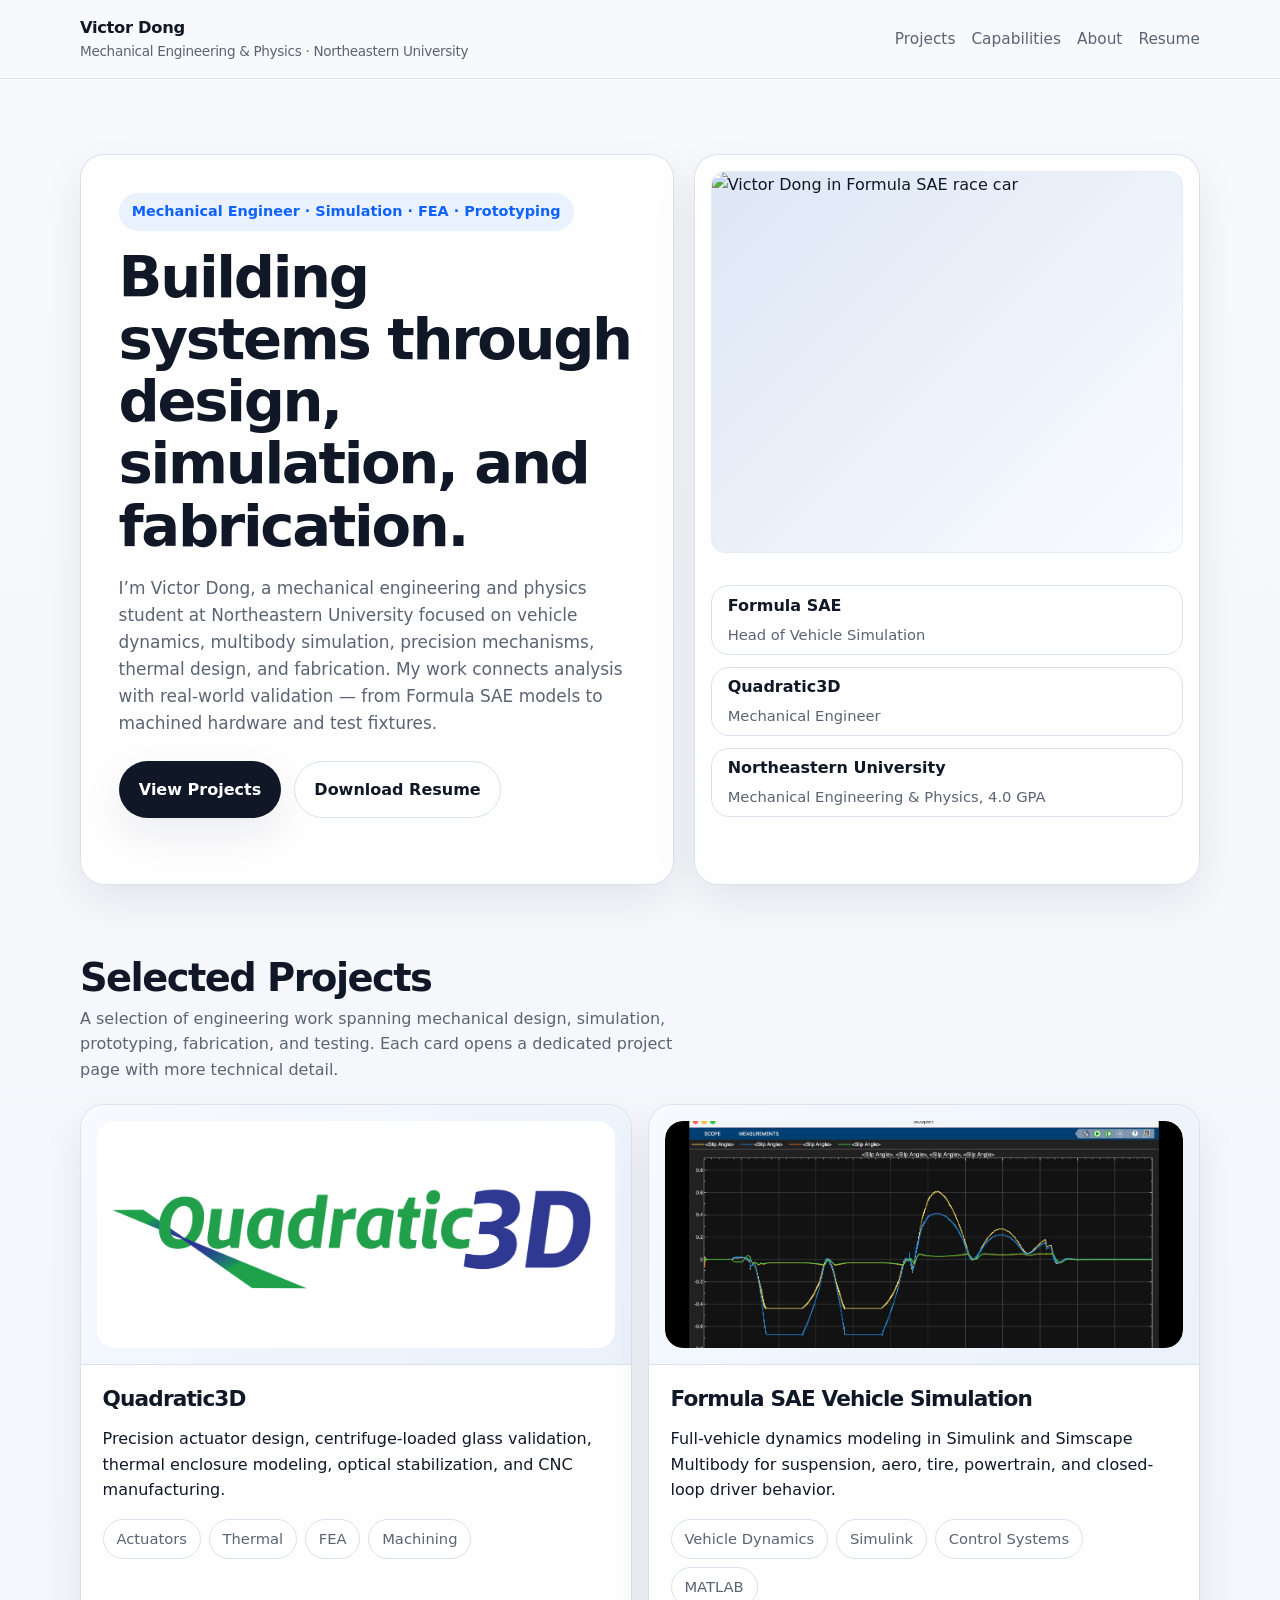
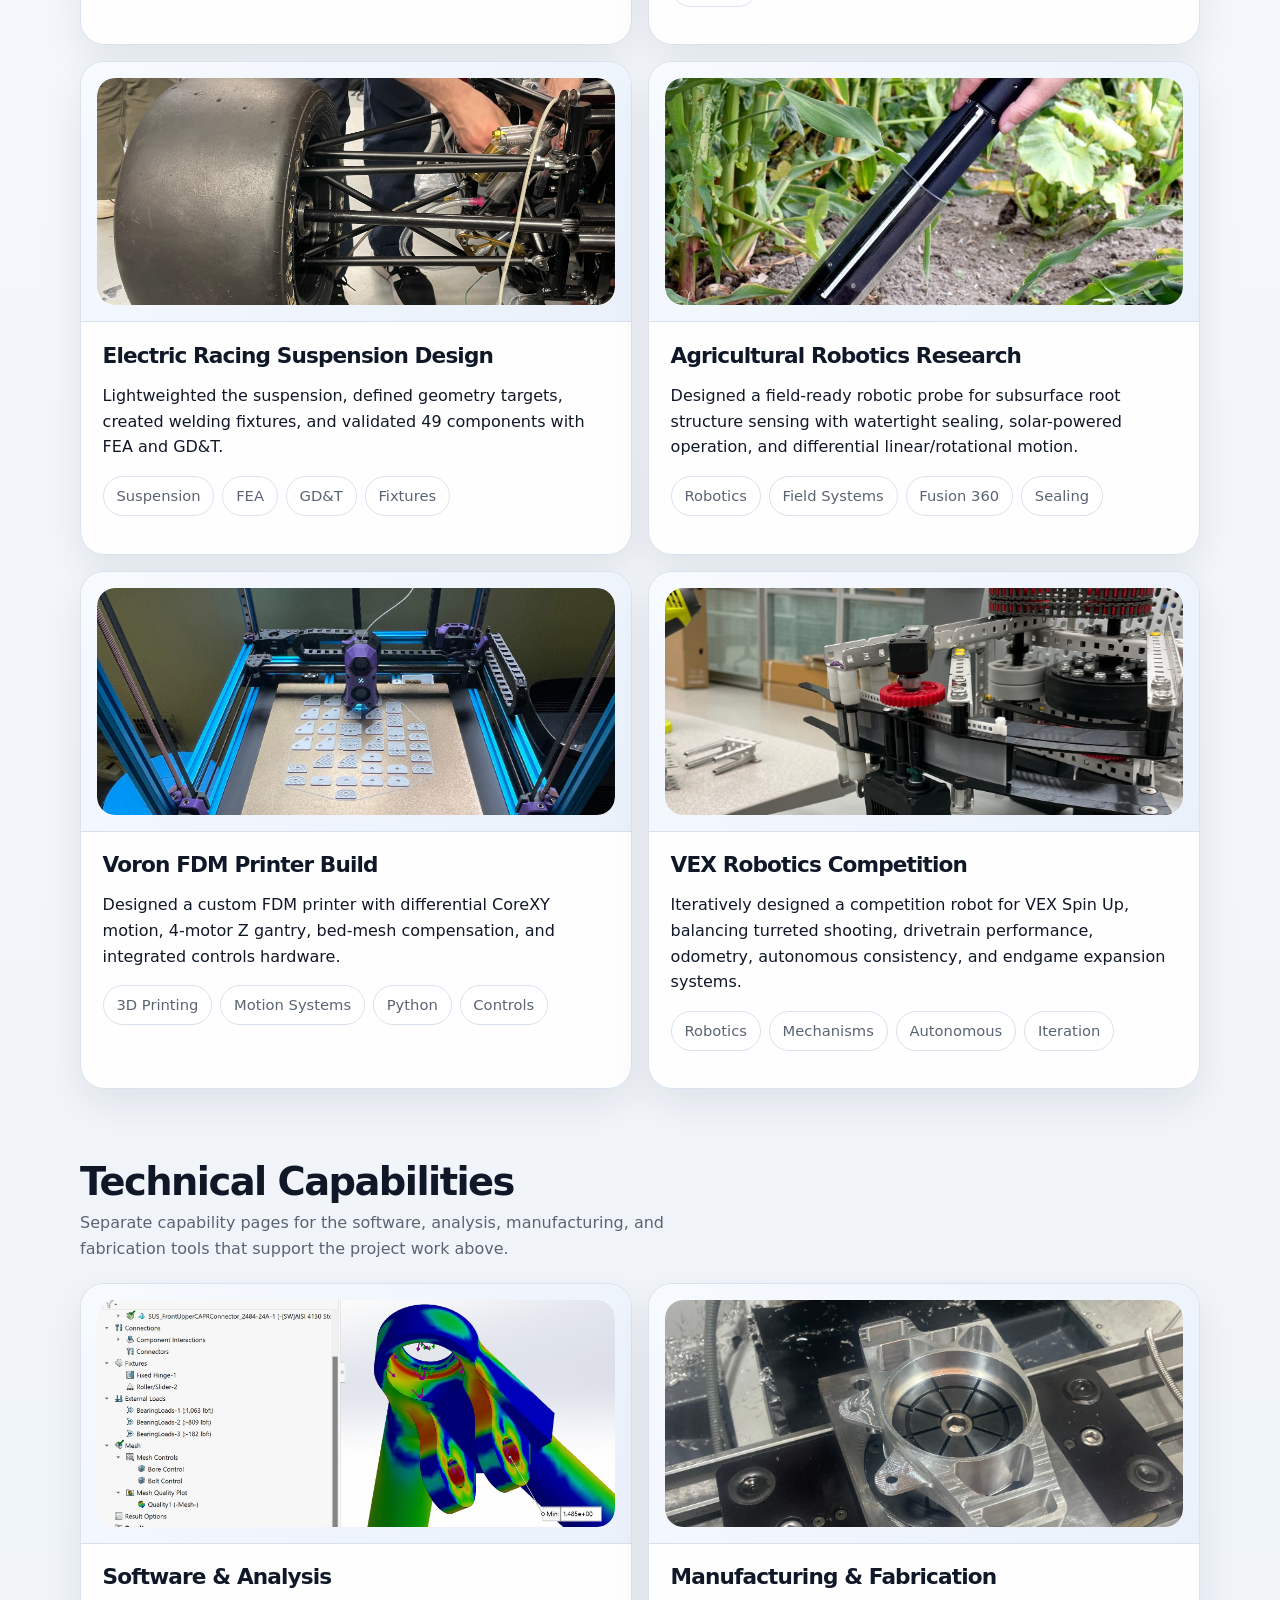
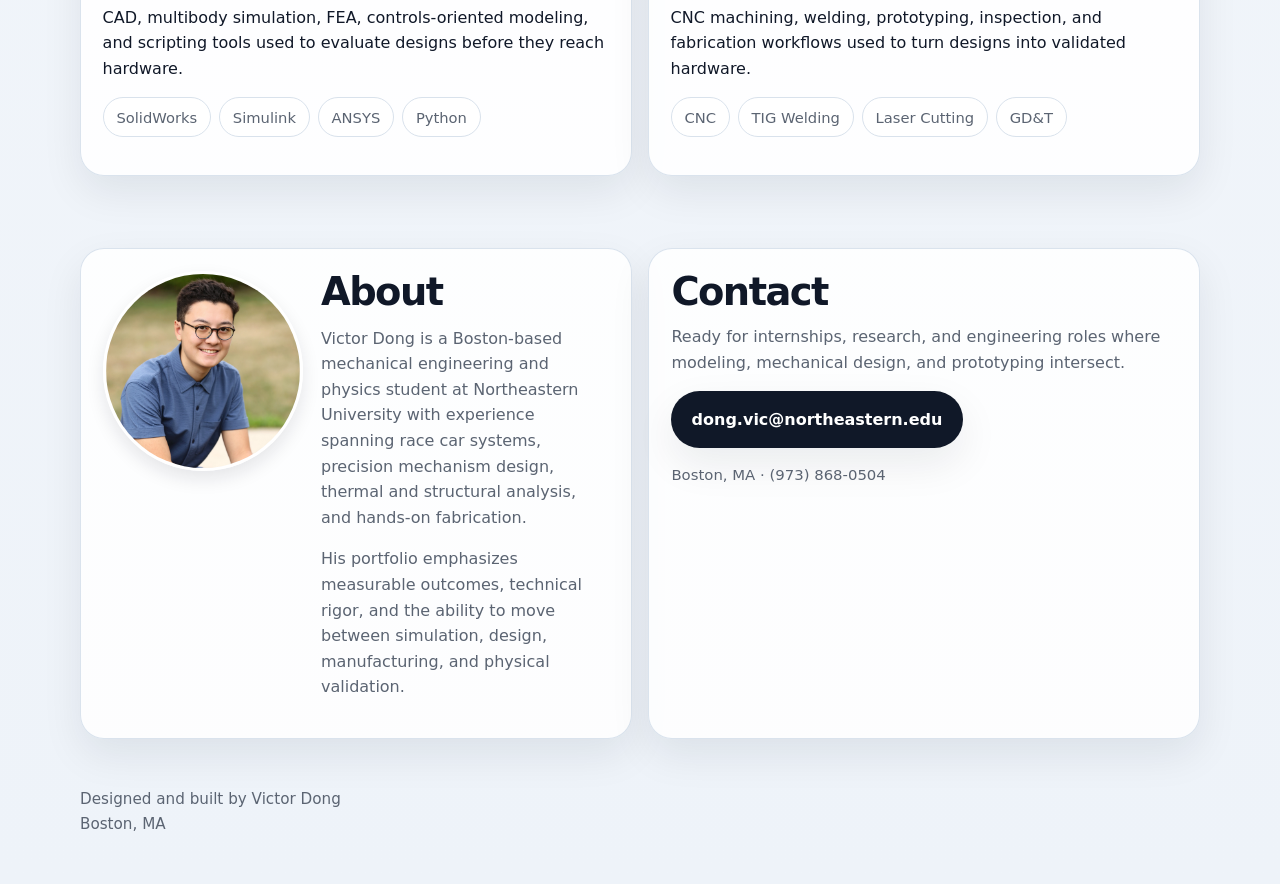
==== commit 9cec1942: "added projects, capabilities, assets, styles" ====
--- a/index.html
+++ b/index.html
@@ -10,21 +10,21 @@
 <body>
   <nav class="nav">
     <div class="container nav-inner">
-      <a href="index.html" class="brand">Victor Dong<small>Mechanical Engineering & Physics · Northeastern University</small></a>
+      <a href="index.html" class="brand">Victor Dong<small>Mechanical Engineering &amp; Physics · Northeastern University</small></a>
       <div class="nav-links">
         <a href="index.html#projects">Projects</a>
-        <a href="index.html#skills">Skills</a>
+        <a href="index.html#skills">Capabilities</a>
         <a href="index.html#about">About</a>
         <a href="assets/Victor_Dong_Resume.pdf" target="_blank" rel="noopener">Resume</a>
       </div>
     </div>
   </nav>
-  
+
 <header class="hero">
   <div class="container hero-grid">
     <div class="panel hero-copy">
       <div class="eyebrow">Mechanical Engineer · Simulation · FEA · Prototyping</div>
-      <h1>Designing high-performance mechanical systems from model to hardware.</h1>
+      <h1>Building systems through design, simulation, and fabrication.</h1>
       <p class="lead">
         I’m Victor Dong, a mechanical engineering and physics student at Northeastern University focused on
         vehicle dynamics, multibody simulation, precision mechanisms, thermal design, and fabrication.
@@ -34,55 +34,30 @@
         <a class="button primary" href="#projects">View Projects</a>
         <a class="button secondary" href="assets/Victor_Dong_Resume.pdf" target="_blank" rel="noopener">Download Resume</a>
       </div>
-      <div class="metrics">
-        <div class="metric">
-          <strong>4.0 GPA</strong>
-          <span>Mechanical Engineering & Physics at Northeastern</span>
-        </div>
-        <div class="metric">
-          <strong>15-person team</strong>
-          <span>Led Formula SAE vehicle simulation group</span>
-        </div>
-        <div class="metric">
-          <strong>62% mass reduction</strong>
-          <span>Suspension redesign from 110 lb to 41 lb</span>
-        </div>
-      </div>
     </div>
 
     <div class="panel visual-card">
-      <div class="render">
-        <svg viewBox="0 0 640 420" role="img" aria-label="Mechanical assembly illustration">
-          <defs>
-            <linearGradient id="g1" x1="0" y1="0" x2="1" y2="1">
-              <stop offset="0%" stop-color="#ffffff"/>
-              <stop offset="100%" stop-color="#e7eef8"/>
-            </linearGradient>
-            <linearGradient id="g2" x1="0" y1="0" x2="1" y2="1">
-              <stop offset="0%" stop-color="#d6e0ef"/>
-              <stop offset="100%" stop-color="#f9fbff"/>
-            </linearGradient>
-          </defs>
-          <rect x="80" y="280" width="480" height="58" rx="16" fill="url(#g1)" stroke="#95a5bb" stroke-width="3"/>
-          <rect x="110" y="128" width="94" height="154" rx="18" fill="url(#g2)" stroke="#7f8ea4" stroke-width="3"/>
-          <rect x="430" y="98" width="94" height="184" rx="18" fill="url(#g2)" stroke="#7f8ea4" stroke-width="3"/>
-          <rect x="180" y="148" width="286" height="40" rx="14" fill="#ffffff" stroke="#7f8ea4" stroke-width="3"/>
-          <rect x="218" y="205" width="208" height="36" rx="12" fill="#eef4fc" stroke="#7f8ea4" stroke-width="3"/>
-          <circle cx="156" cy="176" r="18" fill="#ffffff" stroke="#7f8ea4" stroke-width="3"/>
-          <circle cx="474" cy="148" r="18" fill="#ffffff" stroke="#7f8ea4" stroke-width="3"/>
-          <circle cx="128" cy="310" r="11" fill="#d3deef" stroke="#7f8ea4" stroke-width="3"/>
-          <circle cx="512" cy="310" r="11" fill="#d3deef" stroke="#7f8ea4" stroke-width="3"/>
-          <path d="M124 88 C198 48, 348 42, 494 78" fill="none" stroke="#0f62fe" stroke-width="4" stroke-dasharray="10 12"/>
-          <path d="M232 248 L314 248 L338 280 L210 280 Z" fill="#fdfefe" stroke="#7f8ea4" stroke-width="3"/>
-        </svg>
-      </div>
-      <div class="chips">
-        <span class="chip">SolidWorks</span>
-        <span class="chip">Simulink</span>
-        <span class="chip">ANSYS FEA</span>
-        <span class="chip">Fusion 360 CAM</span>
-        <span class="chip">CNC & Welding</span>
-      </div>
+      <div class="render hero-photo-wrap">
+        <img src="assets/hero-racecar.jpg" alt="Victor Dong in Formula SAE race car" class="hero-photo" />
+      </div>
+
+      <div class="hero-highlights">
+        <div class="hero-highlight">
+          <strong>Formula SAE</strong>
+          <span>Head of Vehicle Simulation</span>
+        </div>
+
+        <div class="hero-highlight">
+          <strong>Quadratic3D</strong>
+          <span>Mechanical Engineer</span>
+        </div>
+
+        <div class="hero-highlight">
+          <strong>Northeastern University</strong>
+          <span>Mechanical Engineering &amp; Physics, 4.0 GPA</span>
+        </div>
+      </div>
+
     </div>
   </div>
 </header>
@@ -92,26 +67,23 @@
     <div class="container">
       <div class="section-head">
         <div>
-          <h2>Selected projects</h2>
-          <p>Each card links to a separate project page, so your GitHub Pages site feels like a real portfolio rather than one long scroll.</p>
+          <h2>Selected Projects</h2>
+          <p>A selection of engineering work spanning mechanical design, simulation, prototyping, fabrication, and testing. Each card opens a dedicated project page with more technical detail.</p>
         </div>
       </div>
       <div class="grid-2">
         <a class="project-card" href="projects/quadratic3d.html">
           <div class="project-top">
-            <div class="mini-svg" style="height:100%">
-              <svg viewBox="0 0 500 280" aria-hidden="true">
-                <rect x="56" y="156" width="388" height="34" rx="10" fill="#edf3fb" stroke="#8a99af" stroke-width="3"/>
-                <rect x="92" y="96" width="90" height="60" rx="16" fill="#fff" stroke="#8a99af" stroke-width="3"/>
-                <rect x="318" y="78" width="94" height="78" rx="16" fill="#fff" stroke="#8a99af" stroke-width="3"/>
-                <path d="M182 126 H318" stroke="#0f62fe" stroke-width="4" stroke-dasharray="10 8"/>
-                <circle cx="120" cy="173" r="10" fill="#dbe5f3" stroke="#8a99af" stroke-width="3"/>
-                <circle cx="378" cy="173" r="10" fill="#dbe5f3" stroke="#8a99af" stroke-width="3"/>
-              </svg>
-            </div>
-          </div>
-          <div class="project-body">
-            <h3>Quadratic3D precision systems</h3>
+            <div class="mini-svg project-image-wrap" style="height:100%">
+              <img
+                src="assets/Quadratic-3D-logo.jpg"
+                alt="Quadratic3D logo"
+                class="project-image project-image--contain"
+              />
+            </div>
+          </div>
+          <div class="project-body">
+            <h3>Quadratic3D</h3>
             <p>Precision actuator design, centrifuge-loaded glass validation, thermal enclosure modeling, optical stabilization, and CNC manufacturing.</p>
             <div class="project-meta">
               <span class="tag">Actuators</span>
@@ -124,75 +96,117 @@
 
         <a class="project-card" href="projects/vehicle-simulation.html">
           <div class="project-top">
-            <div class="mini-svg" style="height:100%">
-              <svg viewBox="0 0 500 280" aria-hidden="true">
-                <rect x="74" y="48" width="352" height="182" rx="20" fill="#fff" stroke="#8a99af" stroke-width="3"/>
-                <path d="M110 186 C156 121, 230 104, 392 90" fill="none" stroke="#0f62fe" stroke-width="5"/>
-                <path d="M108 198 C164 142, 250 118, 392 112" fill="none" stroke="#8fb4f0" stroke-width="5" stroke-dasharray="8 8"/>
-                <line x1="160" y1="66" x2="160" y2="220" stroke="#d5deeb" stroke-width="2"/>
-                <line x1="250" y1="66" x2="250" y2="220" stroke="#d5deeb" stroke-width="2"/>
-                <line x1="340" y1="66" x2="340" y2="220" stroke="#d5deeb" stroke-width="2"/>
-              </svg>
-            </div>
-          </div>
-          <div class="project-body">
-            <h3>Formula SAE vehicle simulation</h3>
+            <div class="mini-svg project-image-wrap" style="height:100%">
+              <img
+                src="assets/vehicle-simulation.jpg"
+                alt="Formula SAE vehicle simulation project image"
+                class="project-image project-image--cover sim-image"
+              />
+            </div>
+          </div>
+          <div class="project-body">
+            <h3>Formula SAE Vehicle Simulation</h3>
             <p>Full-vehicle dynamics modeling in Simulink and Simscape Multibody for suspension, aero, tire, powertrain, and closed-loop driver behavior.</p>
             <div class="project-meta">
               <span class="tag">Vehicle Dynamics</span>
               <span class="tag">Simulink</span>
-              <span class="tag">Controls</span>
-              <span class="tag">Lap Time</span>
+              <span class="tag">Control Systems</span>
+              <span class="tag">MATLAB</span>
             </div>
           </div>
         </a>
 
         <a class="project-card" href="projects/suspension-design.html">
           <div class="project-top">
-            <div class="mini-svg" style="height:100%">
-              <svg viewBox="0 0 500 280" aria-hidden="true">
-                <path d="M80 200 H420" stroke="#8b99ad" stroke-width="4"/>
-                <rect x="120" y="138" width="66" height="62" rx="12" fill="#fff" stroke="#8b99ad" stroke-width="3"/>
-                <rect x="218" y="104" width="66" height="96" rx="12" fill="#fff" stroke="#8b99ad" stroke-width="3"/>
-                <rect x="316" y="124" width="66" height="76" rx="12" fill="#fff" stroke="#8b99ad" stroke-width="3"/>
-                <path d="M116 82 C175 48, 254 42, 382 68" fill="none" stroke="#0f62fe" stroke-width="4" stroke-dasharray="8 9"/>
-              </svg>
-            </div>
-          </div>
-          <div class="project-body">
-            <h3>Electric Racing suspension design</h3>
-            <p>Lightweighted the suspension, defined geometry targets, created welding fixtures, and validated 49 components with FEA and GD&T.</p>
+            <div class="mini-svg project-image-wrap" style="height:100%">
+              <img
+                src="assets/suspension-design.jpg"
+                alt="Electric Racing suspension design project image"
+                class="project-image project-image--cover suspension-image"
+              />
+            </div>
+          </div>
+          <div class="project-body">
+            <h3>Electric Racing Suspension Design</h3>
+            <p>Lightweighted the suspension, defined geometry targets, created welding fixtures, and validated 49 components with FEA and GD&amp;T.</p>
             <div class="project-meta">
               <span class="tag">Suspension</span>
               <span class="tag">FEA</span>
-              <span class="tag">GD&T</span>
+              <span class="tag">GD&amp;T</span>
               <span class="tag">Fixtures</span>
             </div>
           </div>
         </a>
 
-        <a class="project-card" href="projects/research-fabrication.html">
-          <div class="project-top">
-            <div class="mini-svg" style="height:100%">
-              <svg viewBox="0 0 500 280" aria-hidden="true">
-                <rect x="78" y="76" width="344" height="126" rx="18" fill="#fff" stroke="#8b99ad" stroke-width="3"/>
-                <circle cx="166" cy="138" r="26" fill="#eef3fb" stroke="#8b99ad" stroke-width="3"/>
-                <circle cx="334" cy="138" r="26" fill="#eef3fb" stroke="#8b99ad" stroke-width="3"/>
-                <path d="M106 208 H396" stroke="#0f62fe" stroke-width="4" stroke-dasharray="8 8"/>
-              </svg>
-            </div>
-          </div>
-          <div class="project-body">
-            <h3>Research & fabrication projects</h3>
-            <p>Agricultural robotics design and a custom Voron-style FDM printer showing breadth in field-ready hardware and motion systems.</p>
+        <a class="project-card" href="projects/agricultural-robotics.html">
+          <div class="project-top">
+            <div class="mini-svg project-image-wrap" style="height:100%">
+              <img
+                src="assets/agricultural-robotics.jpg"
+                alt="Agricultural robotics research project image"
+                class="project-image project-image--cover robotics-image"
+              />
+            </div>
+          </div>
+          <div class="project-body">
+            <h3>Agricultural Robotics Research</h3>
+            <p>Designed a field-ready robotic probe for subsurface root structure sensing with watertight sealing, solar-powered operation, and differential linear/rotational motion.</p>
             <div class="project-meta">
               <span class="tag">Robotics</span>
+              <span class="tag">Field Systems</span>
+              <span class="tag">Fusion 360</span>
+              <span class="tag">Sealing</span>
+            </div>
+          </div>
+        </a>
+
+        <a class="project-card" href="projects/voron-printer.html">
+          <div class="project-top">
+            <div class="mini-svg project-image-wrap" style="height:100%">
+              <img
+                src="assets/voron-printer.jpg"
+                alt="Voron FDM printer build project image"
+                class="project-image project-image--cover voron-image"
+              />
+            </div>
+          </div>
+          <div class="project-body">
+            <h3>Voron FDM Printer Build</h3>
+            <p>Designed a custom FDM printer with differential CoreXY motion, 4-motor Z gantry, bed-mesh compensation, and integrated controls hardware.</p>
+            <div class="project-meta">
               <span class="tag">3D Printing</span>
-              <span class="tag">Fusion 360</span>
+              <span class="tag">Motion Systems</span>
               <span class="tag">Python</span>
-            </div>
-          </div>
-        </a>
+              <span class="tag">Controls</span>
+            </div>
+          </div>
+        </a>
+
+        <a class="project-card" href="projects/vex-robotics.html">
+          <div class="project-top">
+            <div class="mini-svg project-image-wrap" style="height:100%">
+              <img
+                src="assets/vex-robotics.jpg"
+                alt="VEX Robotics competition robot"
+                class="project-image project-image--cover vex-image"
+              />
+            </div>
+          </div>
+          <div class="project-body">
+            <h3>VEX Robotics Competition</h3>
+            <p>
+              Iteratively designed a competition robot for VEX Spin Up, balancing turreted shooting,
+              drivetrain performance, odometry, autonomous consistency, and endgame expansion systems.
+            </p>
+            <div class="project-meta">
+              <span class="tag">Robotics</span>
+              <span class="tag">Mechanisms</span>
+              <span class="tag">Autonomous</span>
+              <span class="tag">Iteration</span>
+            </div>
+          </div>
+        </a>
+
       </div>
     </div>
   </section>
@@ -201,39 +215,54 @@
     <div class="container">
       <div class="section-head">
         <div>
-          <h2>Technical capabilities</h2>
-          <p>This section reflects the emphasis in your resume: modeling, simulation, fabrication, and rigorous engineering execution.</p>
+          <h2>Technical Capabilities</h2>
+          <p>Separate capability pages for the software, analysis, manufacturing, and fabrication tools that support the project work above.</p>
         </div>
       </div>
       <div class="grid-2">
-        <div class="panel card">
-          <h3>Simulation & analysis</h3>
-          <p>High-fidelity multibody modeling, SolidWorks / ANSYS FEA, lap time simulation, structural analysis, thermal modeling, and controls-oriented system analysis.</p>
-          <div class="skill-list">
-            <span class="skill">Simulink</span>
-            <span class="skill">Simscape Multibody</span>
-            <span class="skill">SolidWorks FEA</span>
-            <span class="skill">ANSYS FEA</span>
-            <span class="skill">Fusion 360 FEA</span>
-            <span class="skill">MATLAB</span>
-            <span class="skill">Python</span>
-          </div>
-        </div>
-        <div class="panel card">
-          <h3>Design & fabrication</h3>
-          <p>CAD, CAM, machining, welding, prototyping, and tolerancing with a strong focus on translating concepts into validated physical systems.</p>
-          <div class="skill-list">
-            <span class="skill">SolidWorks</span>
-            <span class="skill">Fusion 360 CAD/CAM</span>
-            <span class="skill">HSMWorks CAM</span>
-            <span class="skill">CNC milling</span>
-            <span class="skill">Manual lathe / mill</span>
-            <span class="skill">TIG welding</span>
-            <span class="skill">Laser cutting</span>
-            <span class="skill">SLA / FDM printing</span>
-            <span class="skill">GD&T</span>
-          </div>
-        </div>
+        <a class="project-card" href="capabilities/software-analysis.html">
+          <div class="project-top">
+              <div class="mini-svg project-image-wrap" style="height:100%">
+                <img
+                  src="assets/software-analysis.jpg"
+                  alt="Software and analysis tools"
+                  class="project-image project-image--cover software-image"
+                />
+              </div>
+          </div>
+          <div class="project-body">
+            <h3>Software &amp; Analysis</h3>
+            <p>CAD, multibody simulation, FEA, controls-oriented modeling, and scripting tools used to evaluate designs before they reach hardware.</p>
+            <div class="project-meta">
+              <span class="tag">SolidWorks</span>
+              <span class="tag">Simulink</span>
+              <span class="tag">ANSYS</span>
+              <span class="tag">Python</span>
+            </div>
+          </div>
+        </a>
+
+        <a class="project-card" href="capabilities/manufacturing-fabrication.html">
+          <div class="project-top">
+              <div class="mini-svg project-image-wrap" style="height:100%">
+                <img
+                  src="assets/manufacturing-fabrication.jpg"
+                  alt="Manufacturing and fabrication work"
+                  class="project-image project-image--cover manufacturing-image"
+                />
+              </div>
+          </div>
+          <div class="project-body">
+            <h3>Manufacturing &amp; Fabrication</h3>
+            <p>CNC machining, welding, prototyping, inspection, and fabrication workflows used to turn designs into validated hardware.</p>
+            <div class="project-meta">
+              <span class="tag">CNC</span>
+              <span class="tag">TIG Welding</span>
+              <span class="tag">Laser Cutting</span>
+              <span class="tag">GD&amp;T</span>
+            </div>
+          </div>
+        </a>
       </div>
     </div>
   </section>
@@ -241,22 +270,26 @@
   <section id="about">
     <div class="container grid-2">
       <div class="panel card about">
-        <h2>About</h2>
-        <p>
-          Victor Dong is a Boston-based mechanical engineering and physics student at Northeastern University with experience spanning
-          race car systems, precision mechanism design, thermal and structural analysis, and hands-on fabrication.
-        </p>
-        <p>
-          His portfolio emphasizes measurable outcomes, technical rigor, and the ability to move between simulation, design, manufacturing,
-          and physical validation.
-        </p>
+        <div class="about-header">
+          <img src="assets/profile.jpg" alt="Portrait of Victor Dong" class="about-photo" />
+          <div class="about-copy">
+            <h2>About</h2>
+            <p>
+              Victor Dong is a Boston-based mechanical engineering and physics student at Northeastern University with experience spanning
+              race car systems, precision mechanism design, thermal and structural analysis, and hands-on fabrication.
+            </p>
+            <p>
+              His portfolio emphasizes measurable outcomes, technical rigor, and the ability to move between simulation, design, manufacturing,
+              and physical validation.
+            </p>
+          </div>
+        </div>
       </div>
       <div class="panel card">
         <h2>Contact</h2>
         <p class="muted">Ready for internships, research, and engineering roles where modeling, mechanical design, and prototyping intersect.</p>
         <div class="hero-actions" style="margin-top:1rem;margin-bottom:0;">
           <a class="button primary" href="mailto:dong.vic@northeastern.edu">dong.vic@northeastern.edu</a>
-          <a class="button secondary" href="https://victordong.com" target="_blank" rel="noopener">victordong.com</a>
         </div>
         <p class="resume-note" style="margin-top:1rem;">Boston, MA · (973) 868-0504</p>
       </div>
@@ -264,8 +297,11 @@
   </section>
 </main>
 
-  <footer class="footer">
-    <div class="container">Built as a static multi-page portfolio for GitHub Pages.</div>
-  </footer>
+<footer class="footer">
+  <div class="container">
+    <div>Designed and built by Victor Dong</div>
+    <div>Boston, MA</div>
+  </div>
+</footer>
 </body>
-</html>+</html>
--- a/styles.css
+++ b/styles.css
@@ -104,7 +104,7 @@
 }
 .project-card:hover{transform:translateY(-2px)}
 .project-top{
-  height:220px;padding:1rem;background:linear-gradient(135deg,#f7faff,#eaf1fb);
+  height:260px;padding:1rem;background:linear-gradient(135deg,#f7faff,#eaf1fb);
   border-bottom:1px solid var(--line);
 }
 .project-body{padding:1.35rem}
@@ -132,7 +132,10 @@
 @media (max-width: 980px){
   .hero-grid,.feature-grid,.grid-2,.grid-3{grid-template-columns:1fr}
 }
+.about-copy p:first-of-type{margin-top:.8rem}
 @media (max-width: 680px){
+  .about-header{flex-direction:column;align-items:flex-start}
+  .about-photo{width:96px;height:96px}
   .nav-inner{flex-direction:column;align-items:flex-start}
   .hero{padding-top:3rem}
   .hero-copy,.visual-card,.card,.project-body,.project-summary{padding:1.2rem}
@@ -140,3 +143,126 @@
   h1{font-size:clamp(2.2rem,11vw,3.8rem)}
   .section-head{flex-direction:column;align-items:flex-start}
 }
+
+
+.about-header{
+  display:flex;
+  align-items:flex-start;
+  gap:1.1rem;
+}
+
+.about-photo{
+  width:200px;
+  height:200px;
+  border-radius:50%;
+  object-fit:cover;
+  object-position: center 20%;
+  flex-shrink:0;
+  border:3px solid rgba(255,255,255,.95);
+  box-shadow:0 8px 18px rgba(16,24,40,.10);
+}
+
+.about-copy{
+  min-width:0;
+}
+.about-copy p:first-of-type{
+  margin-top:.8rem;
+}
+.hero-copy h1{
+  font-size:clamp(2rem,4.5vw,3.6rem);
+}
+
+.hero-photo-wrap{
+  padding:0;
+  overflow:hidden;
+}
+
+.hero-photo{
+  width:100%;
+  height:100%;
+  min-height:380px;
+  object-fit:cover;
+  object-position:center;
+  display:block;
+  border-radius:calc(var(--radius) - 10px);
+}
+
+.hero-highlights{
+  display:grid;
+  gap:.75rem;
+  margin-top:1rem;
+}
+
+.hero-highlight{
+  background:#fff;
+  border:1px solid var(--line);
+  border-radius:18px;
+  padding:.4rem 1rem;
+}
+
+.hero-highlight strong{
+  display:block;
+  font-size:1rem;
+  margin-bottom:.2rem;
+}
+
+.hero-highlight span{
+  color:var(--muted);
+  font-size:.92rem;
+}
+
+.project-image-wrap{
+  overflow:hidden;
+  border-radius:18px;
+  background:#fff;
+}
+
+.project-image{
+  width:100%;
+  height:100%;
+  display:block;
+  border-radius:18px;
+  background:#fff;
+}
+
+.project-image--contain{
+  object-fit:contain;
+}
+
+.project-image--cover{
+  object-fit:cover;
+}
+
+.sim-image{
+  object-position:center 20%;
+}
+
+.suspension-image{
+  object-position:center 40%;
+}
+
+.robotics-image{
+  object-position:center;
+}
+
+.voron-image{
+  object-position:center 45%;
+}
+
+#projects,
+#skills,
+#about{
+  scroll-margin-top: 80px;
+}
+
+.software-image{
+  object-position:center 20%;
+}
+
+.manufacturing-image{
+  object-position:center 40%;
+}
+
+.vex-image{
+  object-position:center 35%;
+}
